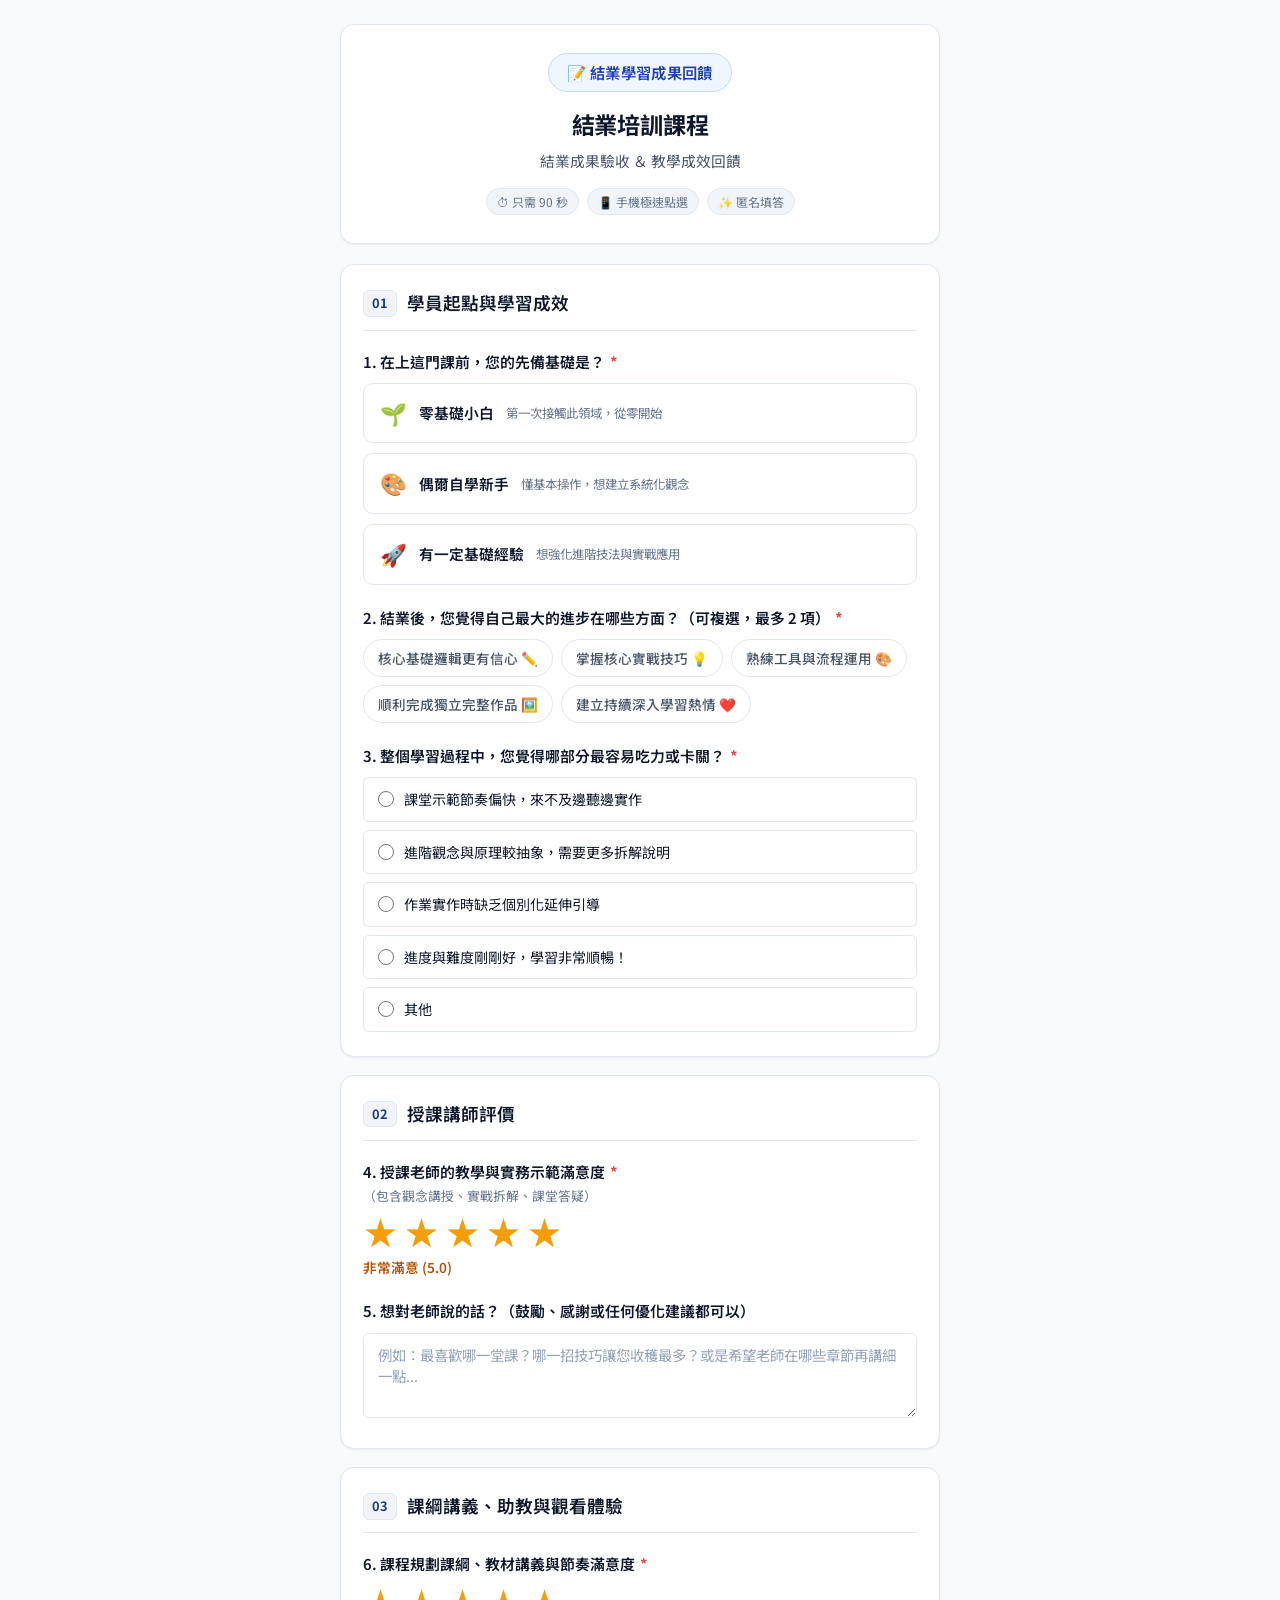
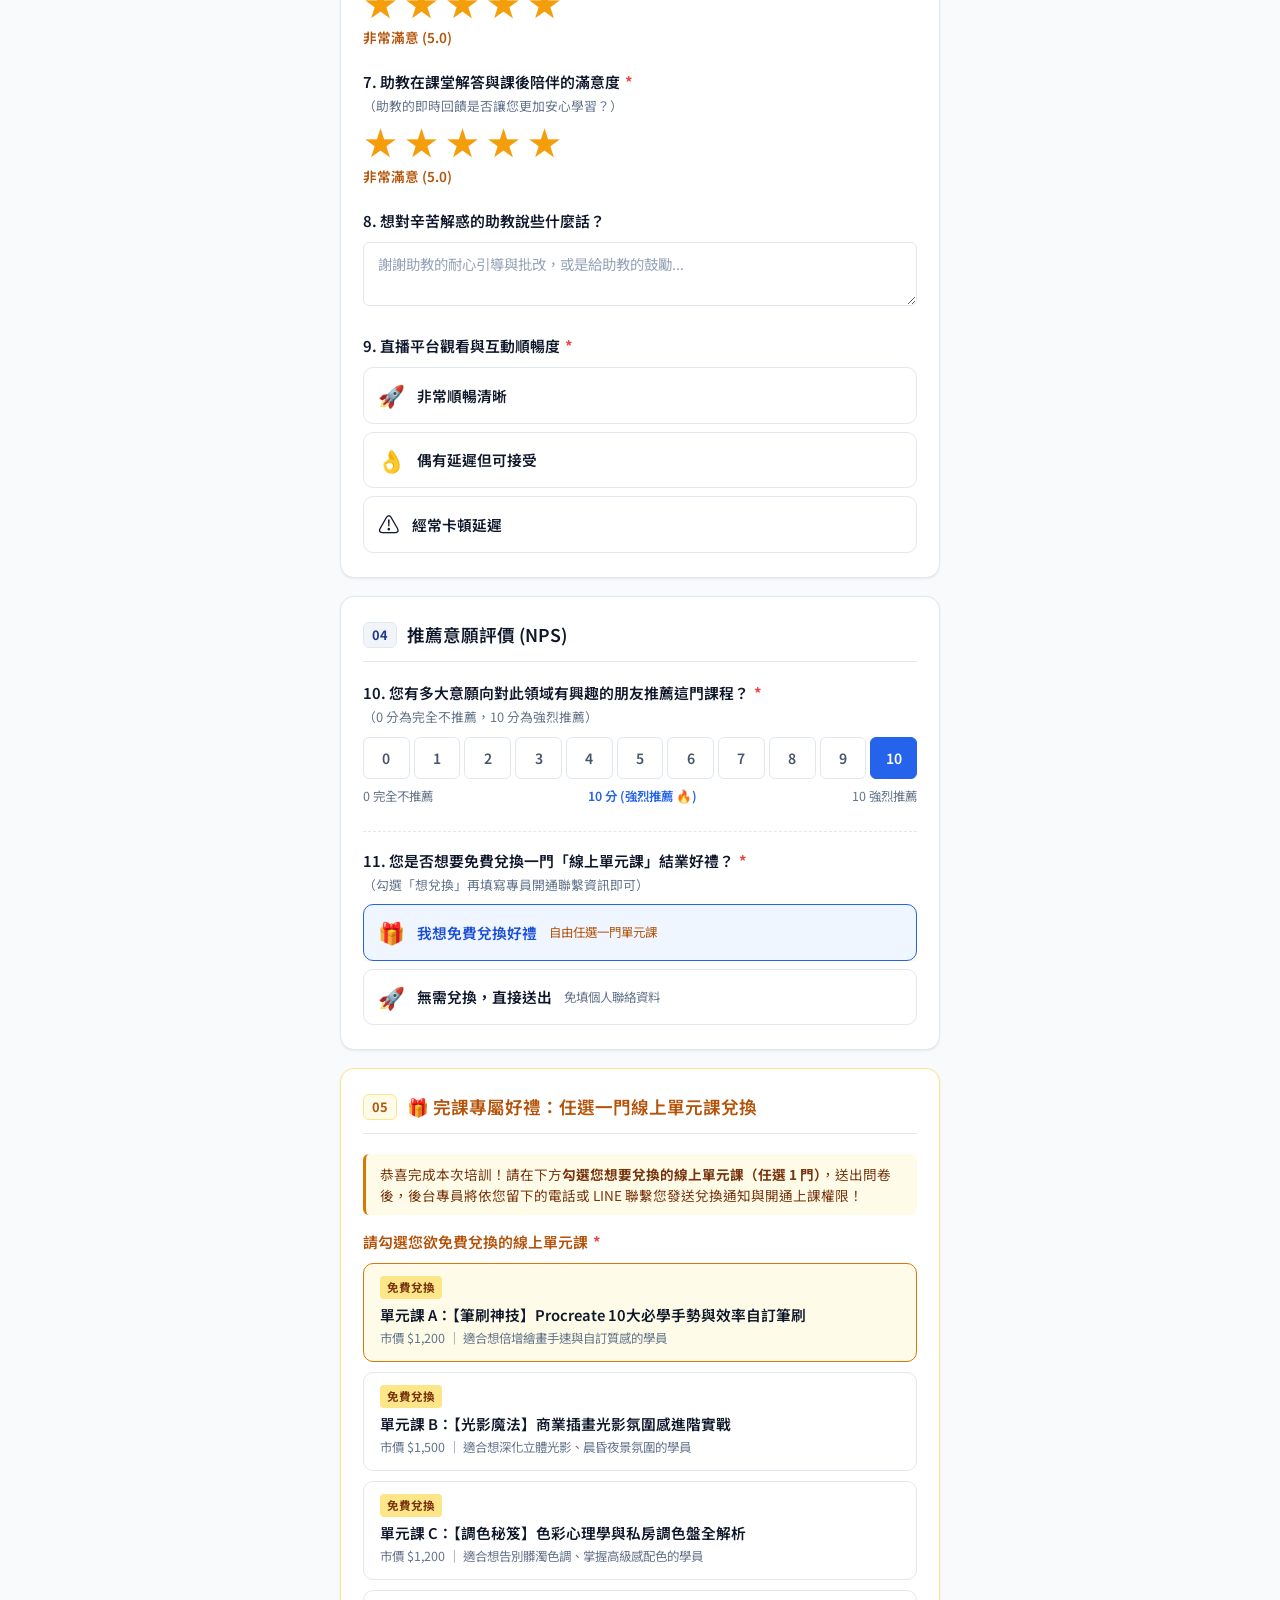
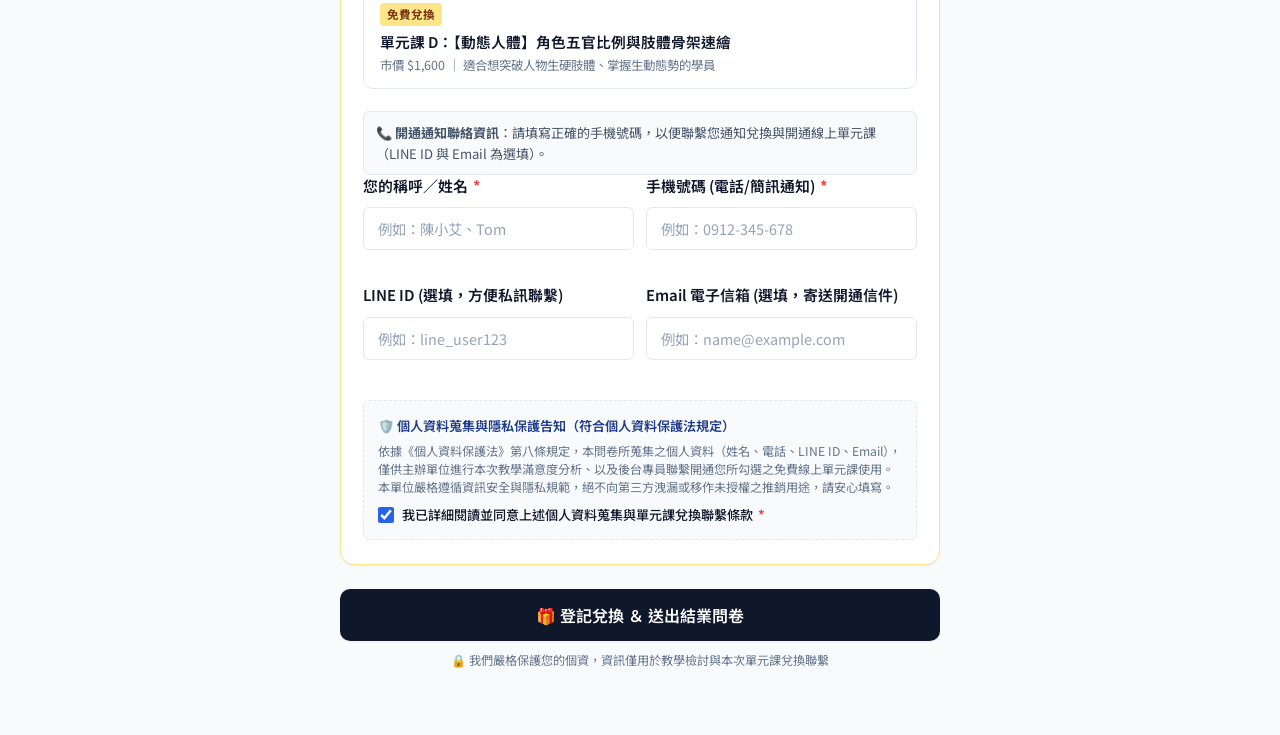
==== static/index.html @ cc676afc "feat(survey): replace form with dedicated completion thank-you screen upon submission" ====
<!DOCTYPE html>
<html lang="zh-TW">
<head>
  <meta charset="UTF-8">
  <meta name="viewport" content="width=device-width, initial-scale=1.0, maximum-scale=1.0, user-scalable=no">
  <title>結業學習成效回饋問卷</title>
  <link rel="stylesheet" href="/static/style.css">
  <link rel="preconnect" href="https://fonts.googleapis.com">
  <link rel="preconnect" href="https://fonts.gstatic.com" crossorigin>
  <link href="https://fonts.googleapis.com/css2?family=Noto+Sans+TC:wght@300;400;500;700&display=swap" rel="stylesheet">
</head>
<body>
  <main class="container">
    <!-- 頂部主視覺卡片 -->
    <header class="header-card">
      <div class="badge" id="badgeText">📝 結業學習成果回饋</div>
      <h1 id="courseTitle">結業培訓課程</h1>
      <p class="subtitle" id="courseSubtitle">結業成果驗收 ＆ 教學成效回饋</p>
      
      <div class="gift-banner" id="heroGiftBanner" style="display: none;">
        <div class="gift-icon">🎓</div>
        <div class="gift-info">
          <strong id="giftBannerTitle">完課專屬好禮：任選一門線上單元課！</strong>
          <span id="giftBannerDesc">感謝您的認真學習，填寫完畢即可於文末<strong>免費勾選一門線上單元課</strong>，由後台統計專員專人聯繫為您開通！</span>
        </div>
      </div>

      <div class="meta-pills">
        <span class="pill" id="pill1">⏱ 只需 90 秒</span>
        <span class="pill" id="pill2">📱 手機極速點選</span>
        <span class="pill" id="pill3">✨ 匿名填答</span>
      </div>
    </header>

    <!-- 問卷表單主體 -->
    <form id="surveyForm">
      <input type="hidden" name="class_id" id="classIdInput" value="class_1791862849">
      
      <!-- 區塊 1: 學習背景與收穫 -->
      <section class="form-section">
        <div class="section-title">
          <span class="step-num">01</span>
          <h3>學員起點與學習成效</h3>
        </div>

        <div class="question-group">
          <label class="question-label">
            1. 在上這門課前，您的先備基礎是？ <span class="req">*</span>
          </label>
          <div class="radio-cards" data-name="prior_experience">
            <label class="radio-card">
              <input type="radio" name="prior_experience" value="零基礎小白" required>
              <div class="card-body">
                <span class="emoji">🌱</span>
                <strong>零基礎小白</strong>
                <small>第一次接觸此領域，從零開始</small>
              </div>
            </label>
            <label class="radio-card">
              <input type="radio" name="prior_experience" value="偶爾自學新手">
              <div class="card-body">
                <span class="emoji">🎨</span>
                <strong>偶爾自學新手</strong>
                <small>懂基本操作，想建立系統化觀念</small>
              </div>
            </label>
            <label class="radio-card">
              <input type="radio" name="prior_experience" value="有一定基礎經驗">
              <div class="card-body">
                <span class="emoji">🚀</span>
                <strong>有一定基礎經驗</strong>
                <small>想強化進階技法與實戰應用</small>
              </div>
            </label>
          </div>
        </div>

        <div class="question-group">
          <label class="question-label">
            2. 結業後，您覺得自己最大的進步在哪些方面？（可複選，最多 2 項） <span class="req">*</span>
          </label>
          <div class="tag-selector" id="progressTags">
            <button type="button" class="tag-btn" data-value="核心基礎邏輯更有信心">核心基礎邏輯更有信心 ✏️</button>
            <button type="button" class="tag-btn" data-value="掌握核心實戰技巧">掌握核心實戰技巧 💡</button>
            <button type="button" class="tag-btn" data-value="熟練工具與流程運用">熟練工具與流程運用 🎨</button>
            <button type="button" class="tag-btn" data-value="順利完成獨立完整作品">順利完成獨立完整作品 🖼️</button>
            <button type="button" class="tag-btn" data-value="建立持續深入學習熱情">建立持續深入學習熱情 ❤️</button>
          </div>
          <input type="hidden" name="key_progress" id="key_progress_input" required>
        </div>

        <div class="question-group">
          <label class="question-label">
            3. 整個學習過程中，您覺得哪部分最容易吃力或卡關？ <span class="req">*</span>
          </label>
          <div class="radio-list" id="strugglePointContainer">
            <label class="radio-item">
              <input type="radio" name="struggle_point" value="課堂示範節奏偏快，來不及跟隨實作" required>
              <span>課堂示範節奏偏快，來不及邊聽邊實作</span>
            </label>
            <label class="radio-item">
              <input type="radio" name="struggle_point" value="進階觀念與原理較抽象，需要更多拆解說明">
              <span>進階觀念與原理較抽象，需要更多拆解說明</span>
            </label>
            <label class="radio-item">
              <input type="radio" name="struggle_point" value="作業實作時缺乏個別化延伸引導">
              <span>作業實作時缺乏個別化延伸引導</span>
            </label>
            <label class="radio-item">
              <input type="radio" name="struggle_point" value="進度與難度剛剛好，學習非常順暢！">
              <span>進度與難度剛剛好，學習非常順暢！</span>
            </label>
            <label class="radio-item">
              <input type="radio" name="struggle_point" value="其他">
              <span>其他</span>
            </label>
          </div>
          <!-- 勾選「其他」時動態顯示之輸入欄位 -->
          <div id="struggleOtherWrap" style="display: none; margin-top: 10px;">
            <input type="text" id="struggleOtherText" class="text-input" placeholder="請簡述您的卡關原因或學習狀況..." style="font-size: 0.88rem; width: 100%;">
          </div>
        </div>
      </section>

      <!-- 區塊 2: 講師教學回饋 -->
      <section class="form-section">
        <div class="section-title">
          <span class="step-num">02</span>
          <h3>授課講師評價</h3>
        </div>

        <div class="question-group">
          <label class="question-label">
            4. <span class="teacher-name-span">授課老師</span>的教學與實務示範滿意度 <span class="req">*</span>
            <small class="hint">（包含觀念講授、實戰拆解、課堂答疑）</small>
          </label>
          <div class="star-rating" data-name="instructor_rating">
            <button type="button" class="star-btn" data-val="1">★</button>
            <button type="button" class="star-btn" data-val="2">★</button>
            <button type="button" class="star-btn" data-val="3">★</button>
            <button type="button" class="star-btn" data-val="4">★</button>
            <button type="button" class="star-btn active" data-val="5">★</button>
          </div>
          <input type="hidden" name="instructor_rating" id="instructor_rating_input" value="5" required>
          <div class="rating-text" id="instructor_rating_text">非常滿意 (5.0)</div>
        </div>

        <div class="question-group">
          <label class="question-label">
            5. 想對<span class="teacher-name-span">老師</span>說的話？（鼓勵、感謝或任何優化建議都可以）
          </label>
          <textarea name="instructor_comment" rows="3" placeholder="例如：最喜歡哪一堂課？哪一招技巧讓您收穫最多？或是希望老師在哪些章節再講細一點..."></textarea>
        </div>
      </section>

      <!-- 區塊 3: 課綱、助教與平台體驗 -->
      <section class="form-section">
        <div class="section-title">
          <span class="step-num">03</span>
          <h3>課綱講義、助教與觀看體驗</h3>
        </div>

        <div class="question-group">
          <label class="question-label">
            6. 課程規劃課綱、教材講義與節奏滿意度 <span class="req">*</span>
            <div id="syllabusTopicChips" style="display:none; margin-top: 8px; font-size: 0.82rem; color: var(--text-muted);">
              <span style="font-weight: 600; color: var(--text-secondary);">📋 本班課綱重點：</span>
              <div id="syllabusTopicList" style="display: flex; flex-wrap: wrap; gap: 6px; margin-top: 4px;"></div>
            </div>
          </label>
          <div class="star-rating" data-name="course_rating">
            <button type="button" class="star-btn" data-val="1">★</button>
            <button type="button" class="star-btn" data-val="2">★</button>
            <button type="button" class="star-btn" data-val="3">★</button>
            <button type="button" class="star-btn" data-val="4">★</button>
            <button type="button" class="star-btn active" data-val="5">★</button>
          </div>
          <input type="hidden" name="course_rating" id="course_rating_input" value="5" required>
          <div class="rating-text" id="course_rating_text">非常滿意 (5.0)</div>
        </div>

        <div class="question-group">
          <label class="question-label">
            7. 助教在課堂解答與課後陪伴的滿意度 <span class="req">*</span>
            <small class="hint">（助教的即時回饋是否讓您更加安心學習？）</small>
          </label>
          <div class="star-rating" data-name="ta_rating">
            <button type="button" class="star-btn" data-val="1">★</button>
            <button type="button" class="star-btn" data-val="2">★</button>
            <button type="button" class="star-btn" data-val="3">★</button>
            <button type="button" class="star-btn" data-val="4">★</button>
            <button type="button" class="star-btn active" data-val="5">★</button>
          </div>
          <input type="hidden" name="ta_rating" id="ta_rating_input" value="5" required>
          <div class="rating-text" id="ta_rating_text">非常滿意 (5.0)</div>
        </div>

        <div class="question-group">
          <label class="question-label">
            8. 想對辛苦解惑的助教說些什麼話？
          </label>
          <textarea name="ta_comment" rows="2" placeholder="謝謝助教的耐心引導與批改，或是給助教的鼓勵..."></textarea>
        </div>

        <div class="question-group">
          <label class="question-label">
            9. 直播平台觀看與互動順暢度 <span class="req">*</span>
          </label>
          <div class="radio-cards horizontal" data-name="platform_experience">
            <label class="radio-card compact">
              <input type="radio" name="platform_experience" value="非常順暢清晰" required>
              <div class="card-body">
                <span class="emoji">🚀</span>
                <strong>非常順暢清晰</strong>
              </div>
            </label>
            <label class="radio-card compact">
              <input type="radio" name="platform_experience" value="偶有小延遲但不影響">
              <div class="card-body">
                <span class="emoji">👌</span>
                <strong>偶有延遲但可接受</strong>
              </div>
            </label>
            <label class="radio-card compact">
              <input type="radio" name="platform_experience" value="經常卡頓影響觀看">
              <div class="card-body">
                <span class="emoji">⚠️</span>
                <strong>經常卡頓延遲</strong>
              </div>
            </label>
          </div>
        </div>
      </section>

      <!-- 區塊 4: NPS 推薦意願 -->
      <section class="form-section">
        <div class="section-title">
          <span class="step-num">04</span>
          <h3>推薦意願評價 (NPS)</h3>
        </div>

        <div class="question-group">
          <label class="question-label">
            10. 您有多大意願向對此領域有興趣的朋友推薦這門課程？ <span class="req">*</span>
            <small class="hint">（0 分為完全不推薦，10 分為強烈推薦）</small>
          </label>
          <div class="nps-scale" id="npsScale"></div>
          <input type="hidden" name="nps_score" id="nps_score_input" value="10" required>
          <div class="nps-label-row">
            <span>0 完全不推薦</span>
            <span class="nps-val-highlight" id="npsValDisplay">10 分 (強烈推薦 🔥)</span>
            <span>10 強烈推薦</span>
          </div>
        </div>

        <!-- 結業好禮兌換意願 -->
        <div class="question-group" id="q11WantsRewardContainer" style="margin-top: 24px; padding-top: 18px; border-top: 1px dashed var(--border-color);">
          <label class="question-label">
            11. 您是否想要免費兌換一門「線上單元課」結業好禮？ <span class="req">*</span>
            <small class="hint">（勾選「想兌換」再填寫專員開通聯繫資訊即可）</small>
          </label>
          <div class="radio-cards horizontal" data-name="wants_reward" id="wantsRewardGroup">
            <label class="radio-card compact active-reward" id="wantsYesLabel">
              <input type="radio" name="wants_reward" value="yes" checked required>
              <div class="card-body">
                <span class="emoji">🎁</span>
                <strong>我想免費兌換好禮</strong>
                <small style="color: var(--gold-dark);">自由任選一門單元課</small>
              </div>
            </label>
            <label class="radio-card compact" id="wantsNoLabel">
              <input type="radio" name="wants_reward" value="no">
              <div class="card-body">
                <span class="emoji">🚀</span>
                <strong>無需兌換，直接送出</strong>
                <small>免填個人聯絡資料</small>
              </div>
            </label>
          </div>
        </div>
      </section>

      <!-- 區塊 5: 【全新亮點】免費線上單元課兌換 (勾選) -->
      <section class="form-section highlight-section" id="rewardRedemptionSection">
        <div class="section-title">
          <span class="step-num" style="background: var(--gold-soft); color: var(--gold-dark); border-color: var(--gold-border);">05</span>
          <h3 style="color: var(--gold-dark);">🎁 完課專屬好禮：任選一門線上單元課兌換</h3>
        </div>

        <p class="reward-instruction">
          恭喜完成本次培訓！請在下方<strong>勾選您想要兌換的線上單元課（任選 1 門）</strong>，送出問卷後，後台專員將依您留下的電話或 LINE 聯繫您發送兌換通知與開通上課權限！
        </p>

        <div class="question-group">
          <label class="question-label" style="color: var(--gold-dark);">
            請勾選您欲免費兌換的線上單元課 <span class="req">*</span>
          </label>
          <div class="reward-course-list" id="rewardCourseList">
            <!-- 由 JS 動態依班級設定載入，亦具備安全預設 -->
            <label class="reward-card">
              <input type="radio" name="selected_reward_course" value="單元課 A：【筆刷神技】Procreate 10大必學手勢與效率自訂筆刷" required checked>
              <div class="reward-card-body">
                <span class="badge-free">免費兌換</span>
                <strong>單元課 A：【筆刷神技】Procreate 10大必學手勢與效率自訂筆刷</strong>
                <small>市價 $1,200 ｜ 適合想倍增繪畫手速與自訂質感的學員</small>
              </div>
            </label>
            <label class="reward-card">
              <input type="radio" name="selected_reward_course" value="單元課 B：【光影魔法】商業插畫光影氛圍感進階實戰">
              <div class="reward-card-body">
                <span class="badge-free">免費兌換</span>
                <strong>單元課 B：【光影魔法】商業插畫光影氛圍感進階實戰</strong>
                <small>市價 $1,500 ｜ 適合想深化立體光影、晨昏夜景氛圍的學員</small>
              </div>
            </label>
            <label class="reward-card">
              <input type="radio" name="selected_reward_course" value="單元課 C：【調色秘笈】色彩心理學與私房調色盤全解析">
              <div class="reward-card-body">
                <span class="badge-free">免費兌換</span>
                <strong>單元課 C：【調色秘笈】色彩心理學與私房調色盤全解析</strong>
                <small>市價 $1,200 ｜ 適合想告別髒濁色調、掌握高級感配色的學員</small>
              </div>
            </label>
            <label class="reward-card">
              <input type="radio" name="selected_reward_course" value="單元課 D：【動態人體】角色五官比例與肢體骨架速繪">
              <div class="reward-card-body">
                <span class="badge-free">免費兌換</span>
                <strong>單元課 D：【動態人體】角色五官比例與肢體骨架速繪</strong>
                <small>市價 $1,600 ｜ 適合想突破人物生硬肢體、掌握生動態勢的學員</small>
              </div>
            </label>
          </div>
        </div>

        <div class="gift-reminder" style="margin-top: 18px;">
          📞 <strong>開通通知聯絡資訊</strong>：請填寫正確的手機號碼，以便聯繫您通知兌換與開通線上單元課（LINE ID 與 Email 為選填）。
        </div>

        <div class="input-grid">
          <div class="question-group">
            <label class="question-label">您的稱呼／姓名 <span class="req">*</span></label>
            <input type="text" name="student_name" class="text-input" placeholder="例如：陳小艾、Tom" required>
          </div>
          <div class="question-group">
            <label class="question-label">手機號碼 (電話/簡訊通知) <span class="req">*</span></label>
            <input type="tel" name="phone" class="text-input" placeholder="例如：0912-345-678" required>
          </div>
          <div class="question-group">
            <label class="question-label">LINE ID (選填，方便私訊聯繫)</label>
            <input type="text" name="line_id" class="text-input" placeholder="例如：line_user123">
          </div>
          <div class="question-group">
            <label class="question-label">Email 電子信箱 (選填，寄送開通信件)</label>
            <input type="email" name="email" class="text-input" placeholder="例如：name@example.com">
          </div>
        </div>

        <!-- 個資法法定告知事項與同意規範 -->
        <div class="privacy-notice-box">
          <div class="privacy-notice-title">
            🛡️ 個人資料蒐集與隱私保護告知（符合個人資料保護法規定）
          </div>
          <p class="privacy-notice-text">
            依據《個人資料保護法》第八條規定，本問卷所蒐集之個人資料（姓名、電話、LINE ID、Email），僅供主辦單位進行本次教學滿意度分析、以及後台專員聯繫開通您所勾選之免費線上單元課使用。本單位嚴格遵循資訊安全與隱私規範，絕不向第三方洩漏或移作未授權之推銷用途，請安心填寫。
          </p>
          <label class="privacy-notice-agree">
            <input type="checkbox" name="privacy_agree" id="privacyAgreeCheckbox" checked required style="accent-color: var(--accent-primary); width: 16px; height: 16px;">
            <span>我已詳細閱讀並同意上述個人資料蒐集與單元課兌換聯繫條款 <span class="req">*</span></span>
          </label>
        </div>
      </section>

      <!-- 提交按鈕 -->
      <div class="submit-wrap">
        <button type="submit" id="submitBtn" class="primary-btn">
          <span id="submitBtnText">送出問卷 ＆ 申請線上單元課兌換 🎁</span>
        </button>
        <p class="security-note" id="securityNoteText">🔒 我們嚴格保護您的個資，資訊僅用於教學檢討與本次單元課兌換聯繫</p>
      </div>
    </form>

    <!-- 提交成功感謝頁面 (送出後取代表單顯示，不再停留在填寫頁) -->
    <div id="surveyCompletedCard" class="form-section" style="display: none; text-align: center; padding: 48px 24px; animation: fadeIn 0.4s ease; border-radius: var(--radius-lg); box-shadow: var(--shadow-sm); background: #ffffff;">
      <div style="font-size: 3.6rem; margin-bottom: 12px; line-height: 1;">🎉</div>
      <h2 id="completedTitle" style="font-size: 1.45rem; color: var(--text-primary); margin-bottom: 10px; font-weight: 700;">結業問卷已成功送出！</h2>
      <p id="completedSub" style="font-size: 0.95rem; color: var(--text-muted); line-height: 1.6; max-width: 500px; margin: 0 auto 24px auto;">
        非常感謝您的用心填寫，您的寶貴回饋已安全送達後台分析系統，將幫助教學團隊持續優化課程品質 ✨
      </p>

      <!-- 完課好禮登記確認區塊 (若有兌換) -->
      <div id="completedGiftBox" class="gift-download-box" style="display: none; max-width: 480px; margin: 0 auto 24px auto; text-align: left;">
        <div class="gift-box-header">
          <span class="badge-gold">已為您登記兌換</span>
          <h4 id="completedRewardCourseName" style="margin-top: 4px; font-size: 1rem; color: #b45309;">線上單元課兌換已受理</h4>
        </div>
        <p class="gift-desc" style="font-size: 0.88rem; color: #78350f; margin-top: 6px; line-height: 1.5;">
          後台統計專員將於 <strong>1~2 個工作天內</strong>，透過您留下的 <strong>手機或 LINE</strong> 與您聯繫確認，並為您開通觀看權限！
        </p>
        <div class="modal-note-box" style="margin-top: 10px; font-size: 0.82rem;">
          🔔 請留意近期來自學院助教專員的 LINE 或電話通知唷！
        </div>
      </div>

      <div style="display: inline-flex; align-items: center; gap: 8px; background: #f0fdf4; border: 1px solid #bbf7d0; color: #166534; font-size: 0.88rem; padding: 8px 18px; border-radius: 24px; font-weight: 500; margin-bottom: 24px;">
        <span>✅</span>
        <span>本次問卷填答已圓滿完成，您可以安心關閉此視窗</span>
      </div>

      <div>
        <button type="button" class="primary-btn" onclick="handleCloseSurveyTab()" style="max-width: 260px; margin: 0 auto; padding: 12px 20px; font-size: 0.95rem; border-radius: var(--radius-md);">
          <span>關閉此分頁 / 離開</span>
        </button>
      </div>
    </div>
  </main>

  <!-- 提交成功 ＆ 單元課兌換確認彈窗 -->
  <div class="modal-backdrop" id="successModal">
    <div class="modal-card">
      <div class="confetti-icon">🎉</div>
      <h2 id="modalTitle">問卷回饋與兌換申請已受理！</h2>
      <p class="modal-sub" id="modalSub">感謝您的認真填寫，您的寶貴意見將幫助教學團隊持續打磨更好的學習體驗 ✨</p>

      <div class="gift-download-box" id="modalGiftBox">
        <div class="gift-box-header">
          <span class="badge-gold">已為您登記兌換</span>
          <h4 id="modalRewardCourseName">單元課兌換登記完成</h4>
        </div>
        <p class="gift-desc">
          後台統計專員將於 <strong>1~2 個工作天內</strong>，透過您留下的 <strong>手機或 LINE</strong> 與您聯繫確認，並開通線上單元課觀看權限！
        </p>
        <div class="modal-note-box">
          🔔 請留意近期來自學院助教專員的 LINE 或電話通知唷！
        </div>
      </div>

      <button type="button" class="close-modal-btn" id="closeModalBtn">我知道了，關閉頁面</button>
    </div>
  </div>

  <script src="/static/app.js"></script>
</body>
</html>
---- static/style.css ----
:root {
  --bg-page: #f8fafc;
  --bg-card: #ffffff;
  --border-color: #e2e8f0;
  --border-hover: #cbd5e1;
  --border-focus: #2563eb;
  --text-primary: #0f172a;
  --text-secondary: #475569;
  --text-muted: #64748b;
  --accent-primary: #2563eb;
  --accent-hover: #1d4ed8;
  --accent-soft: #eff6ff;
  --accent-soft-border: #bfdbfe;
  --gold: #d97706;
  --gold-soft: #fefce8;
  --gold-border: #fde68a;
  --gold-dark: #b45309;
  --success: #059669;
  --radius-lg: 14px;
  --radius-md: 10px;
  --radius-sm: 6px;
  --shadow-sm: 0 1px 2px 0 rgba(0, 0, 0, 0.05);
  --shadow-card: 0 1px 3px 0 rgba(0, 0, 0, 0.06), 0 1px 2px -1px rgba(0, 0, 0, 0.04);
  --shadow-md: 0 4px 6px -1px rgba(0, 0, 0, 0.07), 0 2px 4px -2px rgba(0, 0, 0, 0.05);
  --shadow-modal: 0 20px 25px -5px rgba(0, 0, 0, 0.1), 0 8px 10px -6px rgba(0, 0, 0, 0.06);
}

* {
  box-sizing: border-box;
  margin: 0;
  padding: 0;
  -webkit-tap-highlight-color: transparent;
}

body {
  font-family: 'Noto Sans TC', -apple-system, BlinkMacSystemFont, "Segoe UI", Roboto, sans-serif;
  background-color: var(--bg-page);
  color: var(--text-primary);
  min-height: 100vh;
  padding: 24px 16px 64px;
  position: relative;
  overflow-x: hidden;
  line-height: 1.6;
}

/* 關閉或隱藏過度花俏的動態光暈 */
.background-decor {
  display: none !important;
}

/* 主容器 */
.container {
  max-width: 600px;
  margin: 0 auto;
  position: relative;
  z-index: 1;
}

/* 頂部 Header 卡片 (極簡清爽商務/學員風) */
.header-card {
  background: var(--bg-card);
  border: 1px solid var(--border-color);
  border-radius: var(--radius-lg);
  padding: 28px 24px;
  margin-bottom: 20px;
  box-shadow: var(--shadow-card);
  text-align: center;
}

.badge {
  display: inline-block;
  padding: 6px 18px;
  font-size: 0.96rem;
  font-weight: 600;
  letter-spacing: 0.02em;
  color: #1e40af;
  background: var(--accent-soft);
  border: 1px solid var(--accent-soft-border);
  border-radius: 20px;
  margin-bottom: 14px;
}

.header-card h1 {
  font-size: 1.45rem;
  font-weight: 700;
  color: var(--text-primary);
  letter-spacing: -0.01em;
  margin-bottom: 6px;
}

.subtitle {
  font-size: 0.92rem;
  color: var(--text-secondary);
  margin-bottom: 16px;
}

/* 完填好禮橫幅 (雅緻柔和金，不刺眼) */
.gift-banner {
  display: flex;
  align-items: center;
  gap: 12px;
  background: var(--gold-soft);
  border: 1px solid var(--gold-border);
  border-radius: var(--radius-md);
  padding: 12px 16px;
  text-align: left;
  margin-bottom: 16px;
}

.gift-icon {
  font-size: 1.8rem;
  flex-shrink: 0;
}

.gift-info strong {
  display: block;
  font-size: 0.9rem;
  color: var(--gold-dark);
  margin-bottom: 2px;
  font-weight: 600;
}

.gift-info span {
  font-size: 0.8rem;
  color: #78350f;
  line-height: 1.45;
}

.meta-pills {
  display: flex;
  justify-content: center;
  gap: 8px;
  flex-wrap: wrap;
}

.pill {
  font-size: 0.75rem;
  color: var(--text-muted);
  background: #f1f5f9;
  border: 1px solid var(--border-color);
  padding: 3px 10px;
  border-radius: 20px;
}

/* 區塊卡片 */
.form-section {
  background: var(--bg-card);
  border: 1px solid var(--border-color);
  border-radius: var(--radius-lg);
  padding: 24px 22px;
  margin-bottom: 18px;
  box-shadow: var(--shadow-card);
}

.section-title {
  display: flex;
  align-items: center;
  gap: 10px;
  margin-bottom: 20px;
  padding-bottom: 12px;
  border-bottom: 1px solid var(--border-color);
}

.step-num {
  font-size: 0.8rem;
  font-weight: 700;
  color: #1e3a8a;
  background: #f1f5f9;
  border: 1px solid var(--border-color);
  padding: 2px 8px;
  border-radius: 6px;
}

.section-title h3 {
  font-size: 1.1rem;
  font-weight: 600;
  color: var(--text-primary);
}

/* 問題組 */
.question-group {
  margin-bottom: 22px;
}

.question-group:last-child {
  margin-bottom: 0;
}

.question-label {
  display: block;
  font-size: 0.93rem;
  font-weight: 600;
  margin-bottom: 10px;
  color: var(--text-primary);
  line-height: 1.5;
}

.req {
  color: #ef4444;
  font-weight: 700;
  margin-left: 2px;
}

.hint {
  display: block;
  font-size: 0.8rem;
  color: var(--text-muted);
  font-weight: 400;
  margin-top: 3px;
}

/* 卡片式單選按鈕 (Radio Cards) */
.radio-cards {
  display: flex;
  flex-direction: column;
  gap: 10px;
}

.radio-card {
  position: relative;
  cursor: pointer;
  display: block;
}

.radio-card input {
  position: absolute;
  opacity: 0;
  width: 0;
  height: 0;
}

.card-body {
  display: flex;
  align-items: center;
  gap: 12px;
  padding: 12px 16px;
  background: #ffffff;
  border: 1.5px solid var(--border-color);
  border-radius: var(--radius-md);
  transition: border-color 0.15s ease, background-color 0.15s ease;
}

.radio-card:hover .card-body {
  border-color: var(--border-hover);
  background-color: #fafafa;
}

.card-body .emoji {
  font-size: 1.35rem;
  flex-shrink: 0;
}

.card-body strong {
  display: block;
  font-size: 0.92rem;
  color: var(--text-primary);
  font-weight: 600;
}

.card-body small {
  display: block;
  font-size: 0.78rem;
  color: var(--text-muted);
  margin-top: 2px;
}

.radio-card input:checked + .card-body {
  background: var(--accent-soft);
  border-color: var(--accent-primary);
}

.radio-card input:checked + .card-body strong {
  color: #1d4ed8;
}

.radio-cards.horizontal {
  flex-direction: column;
  gap: 8px;
}

.radio-card.compact .card-body {
  padding: 10px 14px;
}

/* 列表式單選按鈕 (Radio List) */
.radio-list {
  display: flex;
  flex-direction: column;
  gap: 8px;
}

.radio-item {
  display: flex;
  align-items: center;
  gap: 10px;
  padding: 10px 14px;
  background: #ffffff;
  border: 1px solid var(--border-color);
  border-radius: var(--radius-sm);
  cursor: pointer;
  font-size: 0.88rem;
  color: var(--text-primary);
  transition: all 0.15s ease;
}

.radio-item:hover {
  background: #f8fafc;
  border-color: var(--border-hover);
}

.radio-item input[type="radio"] {
  accent-color: var(--accent-primary);
  width: 16px;
  height: 16px;
  cursor: pointer;
}

/* 標籤選擇器 (Tag Selector) */
.tag-selector {
  display: flex;
  flex-wrap: wrap;
  gap: 8px;
}

.tag-btn {
  background: #ffffff;
  border: 1px solid var(--border-color);
  color: var(--text-secondary);
  padding: 8px 14px;
  border-radius: 20px;
  font-size: 0.85rem;
  font-family: inherit;
  font-weight: 500;
  cursor: pointer;
  transition: all 0.15s ease;
}

.tag-btn:hover {
  background: #f1f5f9;
  border-color: var(--border-hover);
  color: var(--text-primary);
}

.tag-btn.selected {
  background: var(--accent-primary);
  border-color: var(--accent-primary);
  color: #ffffff;
  font-weight: 600;
}

/* 星級評分 (Star Rating) */
.star-rating {
  display: flex;
  gap: 6px;
  margin-bottom: 6px;
  align-items: center;
}

.star-btn {
  background: none;
  border: none;
  font-size: 2.2rem;
  color: #cbd5e1;
  cursor: pointer;
  transition: transform 0.15s ease, color 0.15s ease;
  line-height: 1;
}

.star-btn.active {
  color: #f59e0b;
}

.star-btn:hover {
  transform: scale(1.15);
}

.rating-text {
  font-size: 0.85rem;
  color: var(--gold-dark);
  font-weight: 600;
}

/* NPS 評分刻度 (0~10 分) */
.nps-scale {
  display: grid;
  grid-template-columns: repeat(11, 1fr);
  gap: 4px;
  margin-bottom: 8px;
}

.nps-btn {
  background: #ffffff;
  border: 1px solid var(--border-color);
  color: var(--text-secondary);
  padding: 10px 0;
  border-radius: 6px;
  font-size: 0.88rem;
  font-weight: 600;
  font-family: inherit;
  cursor: pointer;
  transition: all 0.15s ease;
  text-align: center;
}

.nps-btn:hover {
  background: #f8fafc;
  border-color: var(--border-hover);
  color: var(--text-primary);
}

.nps-btn.selected {
  background: var(--accent-primary);
  border-color: var(--accent-primary);
  color: #ffffff;
}

.nps-label-row {
  display: flex;
  justify-content: space-between;
  align-items: center;
  font-size: 0.78rem;
  color: var(--text-muted);
}

.nps-val-highlight {
  font-weight: 600;
  color: var(--accent-primary);
}

/* 文字輸入框與 TextArea */
.text-input, textarea {
  width: 100%;
  background: #ffffff;
  border: 1.5px solid var(--border-color);
  border-radius: var(--radius-sm);
  padding: 10px 14px;
  color: var(--text-primary);
  font-size: 0.9rem;
  font-family: inherit;
  transition: border-color 0.15s ease, box-shadow 0.15s ease;
}

.text-input:focus, textarea:focus {
  outline: none;
  border-color: var(--border-focus);
  box-shadow: 0 0 0 3px rgba(37, 99, 235, 0.12);
}

.text-input::placeholder, textarea::placeholder {
  color: #94a3b8;
}

textarea {
  resize: vertical;
}

/* 課綱重點晶片 */
.topic-chip {
  background: #f1f5f9;
  color: #334155;
  border: 1px solid var(--border-color);
  border-radius: 6px;
  padding: 3px 8px;
  font-size: 0.78rem;
  font-weight: 500;
}

/* 好禮兌換專區 (高雅微溫暖高亮，不刺眼) */
.highlight-section {
  border: 1.5px solid var(--gold-border);
  background: #ffffff;
}

.reward-instruction {
  font-size: 0.85rem;
  color: #78350f;
  line-height: 1.5;
  margin-bottom: 16px;
  background: var(--gold-soft);
  padding: 10px 14px;
  border-radius: var(--radius-sm);
  border-left: 3px solid var(--gold);
}

.reward-course-list {
  display: flex;
  flex-direction: column;
  gap: 10px;
}

.reward-card {
  position: relative;
  cursor: pointer;
  display: block;
}

.reward-card input {
  position: absolute;
  opacity: 0;
  width: 0;
  height: 0;
}

.reward-card-body {
  display: flex;
  flex-direction: column;
  padding: 12px 16px;
  background: #ffffff;
  border: 1.5px solid var(--border-color);
  border-radius: var(--radius-md);
  transition: all 0.15s ease;
}

.reward-card:hover .reward-card-body {
  border-color: var(--border-hover);
  background-color: #fafafa;
}

.reward-card input:checked + .reward-card-body {
  background: var(--gold-soft);
  border-color: var(--gold);
}

.badge-free {
  display: inline-block;
  align-self: flex-start;
  font-size: 0.72rem;
  font-weight: 700;
  color: #78350f;
  background: var(--gold-border);
  padding: 2px 7px;
  border-radius: 4px;
  margin-bottom: 4px;
}

.reward-card-body strong {
  font-size: 0.92rem;
  color: var(--text-primary);
  margin-bottom: 3px;
  font-weight: 600;
}

.reward-card-body small {
  font-size: 0.78rem;
  color: var(--text-muted);
}

.gift-reminder {
  font-size: 0.82rem;
  color: var(--text-secondary);
  background: #f8fafc;
  border: 1px solid var(--border-color);
  padding: 10px 12px;
  border-radius: var(--radius-sm);
  margin-top: 14px;
}

.input-grid {
  display: grid;
  grid-template-columns: 1fr;
  gap: 12px;
}

@media (min-width: 480px) {
  .input-grid {
    grid-template-columns: 1fr 1fr;
  }
}

/* 個資保護告知框 */
.privacy-notice-box {
  margin-top: 18px;
  padding: 14px;
  background: #f8fafc;
  border: 1px dashed var(--border-color);
  border-radius: var(--radius-sm);
}

.privacy-notice-title {
  font-size: 0.82rem;
  font-weight: 600;
  color: #1e3a8a;
  margin-bottom: 6px;
}

.privacy-notice-text {
  font-size: 0.76rem;
  color: var(--text-muted);
  line-height: 1.5;
  margin-bottom: 8px;
}

.privacy-notice-agree {
  display: flex;
  align-items: center;
  gap: 8px;
  font-size: 0.82rem;
  color: var(--text-primary);
  font-weight: 500;
  cursor: pointer;
}

/* 提交按鈕與安全標籤 (沉穩洗鍊商務風) */
.submit-wrap {
  text-align: center;
  margin-top: 24px;
}

.primary-btn {
  width: 100%;
  background: #0f172a;
  border: none;
  color: #ffffff;
  padding: 14px 20px;
  border-radius: var(--radius-md);
  font-size: 1rem;
  font-weight: 600;
  font-family: inherit;
  cursor: pointer;
  box-shadow: var(--shadow-sm);
  transition: all 0.15s ease;
  display: flex;
  align-items: center;
  justify-content: center;
  gap: 8px;
}

.primary-btn:hover {
  background: #1e293b;
  transform: translateY(-1px);
  box-shadow: var(--shadow-md);
}

.primary-btn:active {
  transform: translateY(0);
}

.security-note {
  font-size: 0.76rem;
  color: var(--text-muted);
  margin-top: 10px;
}

/* 提交成功確認彈窗 */
.modal-backdrop {
  position: fixed;
  top: 0;
  left: 0;
  right: 0;
  bottom: 0;
  background: rgba(15, 23, 42, 0.6);
  backdrop-filter: blur(4px);
  -webkit-backdrop-filter: blur(4px);
  display: none;
  align-items: center;
  justify-content: center;
  padding: 20px;
  z-index: 1000;
  animation: fadeIn 0.2s ease;
}

.modal-backdrop.show {
  display: flex;
}

@keyframes fadeIn {
  from { opacity: 0; }
  to { opacity: 1; }
}

.modal-card {
  background: #ffffff;
  border: 1px solid var(--border-color);
  border-radius: var(--radius-lg);
  padding: 28px 24px;
  max-width: 440px;
  width: 100%;
  text-align: center;
  box-shadow: var(--shadow-modal);
  animation: popUp 0.25s cubic-bezier(0.175, 0.885, 0.32, 1.275);
}

@keyframes popUp {
  from { transform: scale(0.92); opacity: 0; }
  to { transform: scale(1); opacity: 1; }
}

.confetti-icon {
  font-size: 2.8rem;
  margin-bottom: 6px;
}

.modal-card h2 {
  font-size: 1.3rem;
  margin-bottom: 6px;
  color: var(--text-primary);
  font-weight: 700;
}

.modal-sub {
  font-size: 0.85rem;
  color: var(--text-secondary);
  margin-bottom: 18px;
}

.gift-download-box {
  background: var(--gold-soft);
  border: 1px dashed var(--gold-border);
  border-radius: var(--radius-md);
  padding: 16px 14px;
  margin-bottom: 18px;
}

.badge-gold {
  display: inline-block;
  background: var(--gold-border);
  color: #78350f;
  font-size: 0.72rem;
  font-weight: 700;
  padding: 2px 8px;
  border-radius: 12px;
  margin-bottom: 6px;
}

.gift-box-header h4 {
  font-size: 1rem;
  color: var(--text-primary);
  margin-bottom: 4px;
  font-weight: 600;
}

.gift-desc {
  font-size: 0.8rem;
  color: var(--text-secondary);
  margin-bottom: 12px;
  line-height: 1.45;
}

.modal-note-box {
  background: #ffffff;
  border: 1px solid var(--gold-border);
  padding: 8px 10px;
  border-radius: 6px;
  font-size: 0.78rem;
  color: #78350f;
}

.close-modal-btn {
  background: #f1f5f9;
  border: 1px solid var(--border-color);
  color: var(--text-primary);
  padding: 9px 20px;
  border-radius: 20px;
  font-size: 0.85rem;
  font-weight: 500;
  font-family: inherit;
  cursor: pointer;
  transition: all 0.15s ease;
}

.close-modal-btn:hover {
  background: #e2e8f0;
}
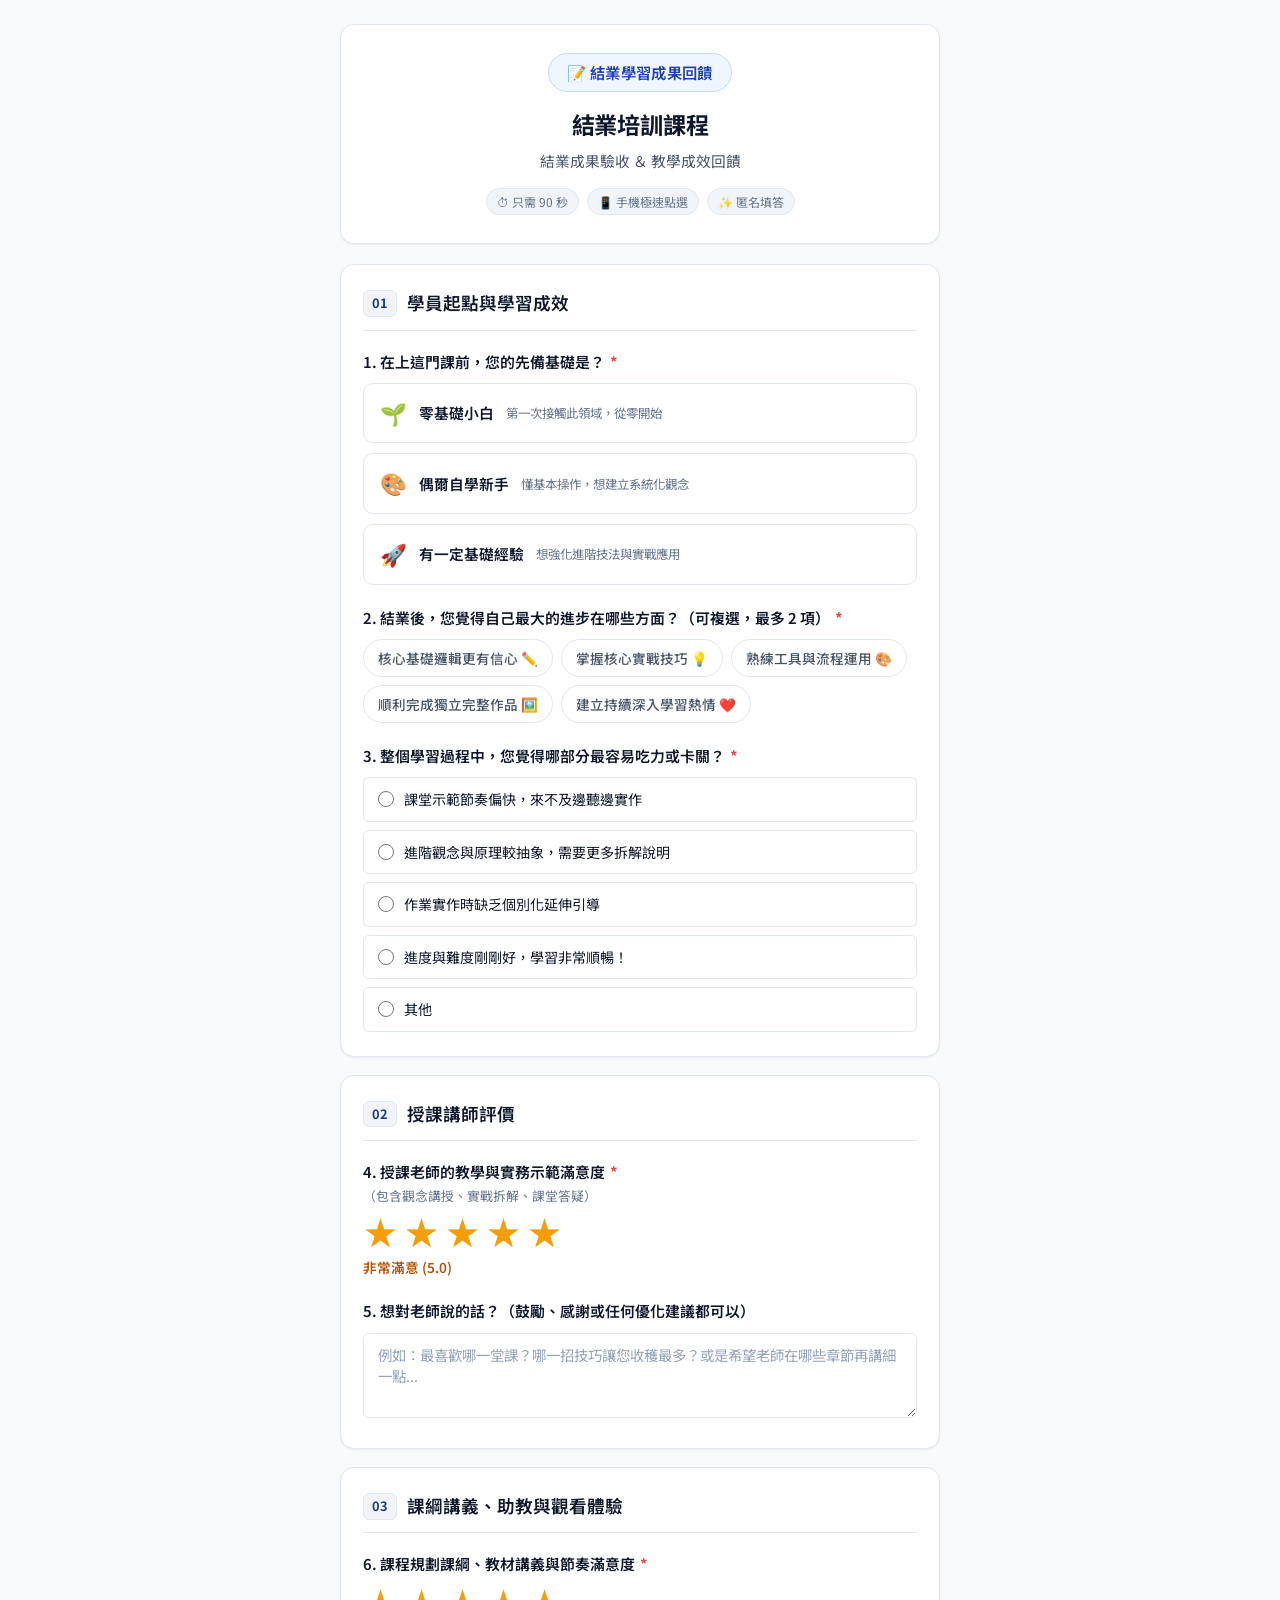
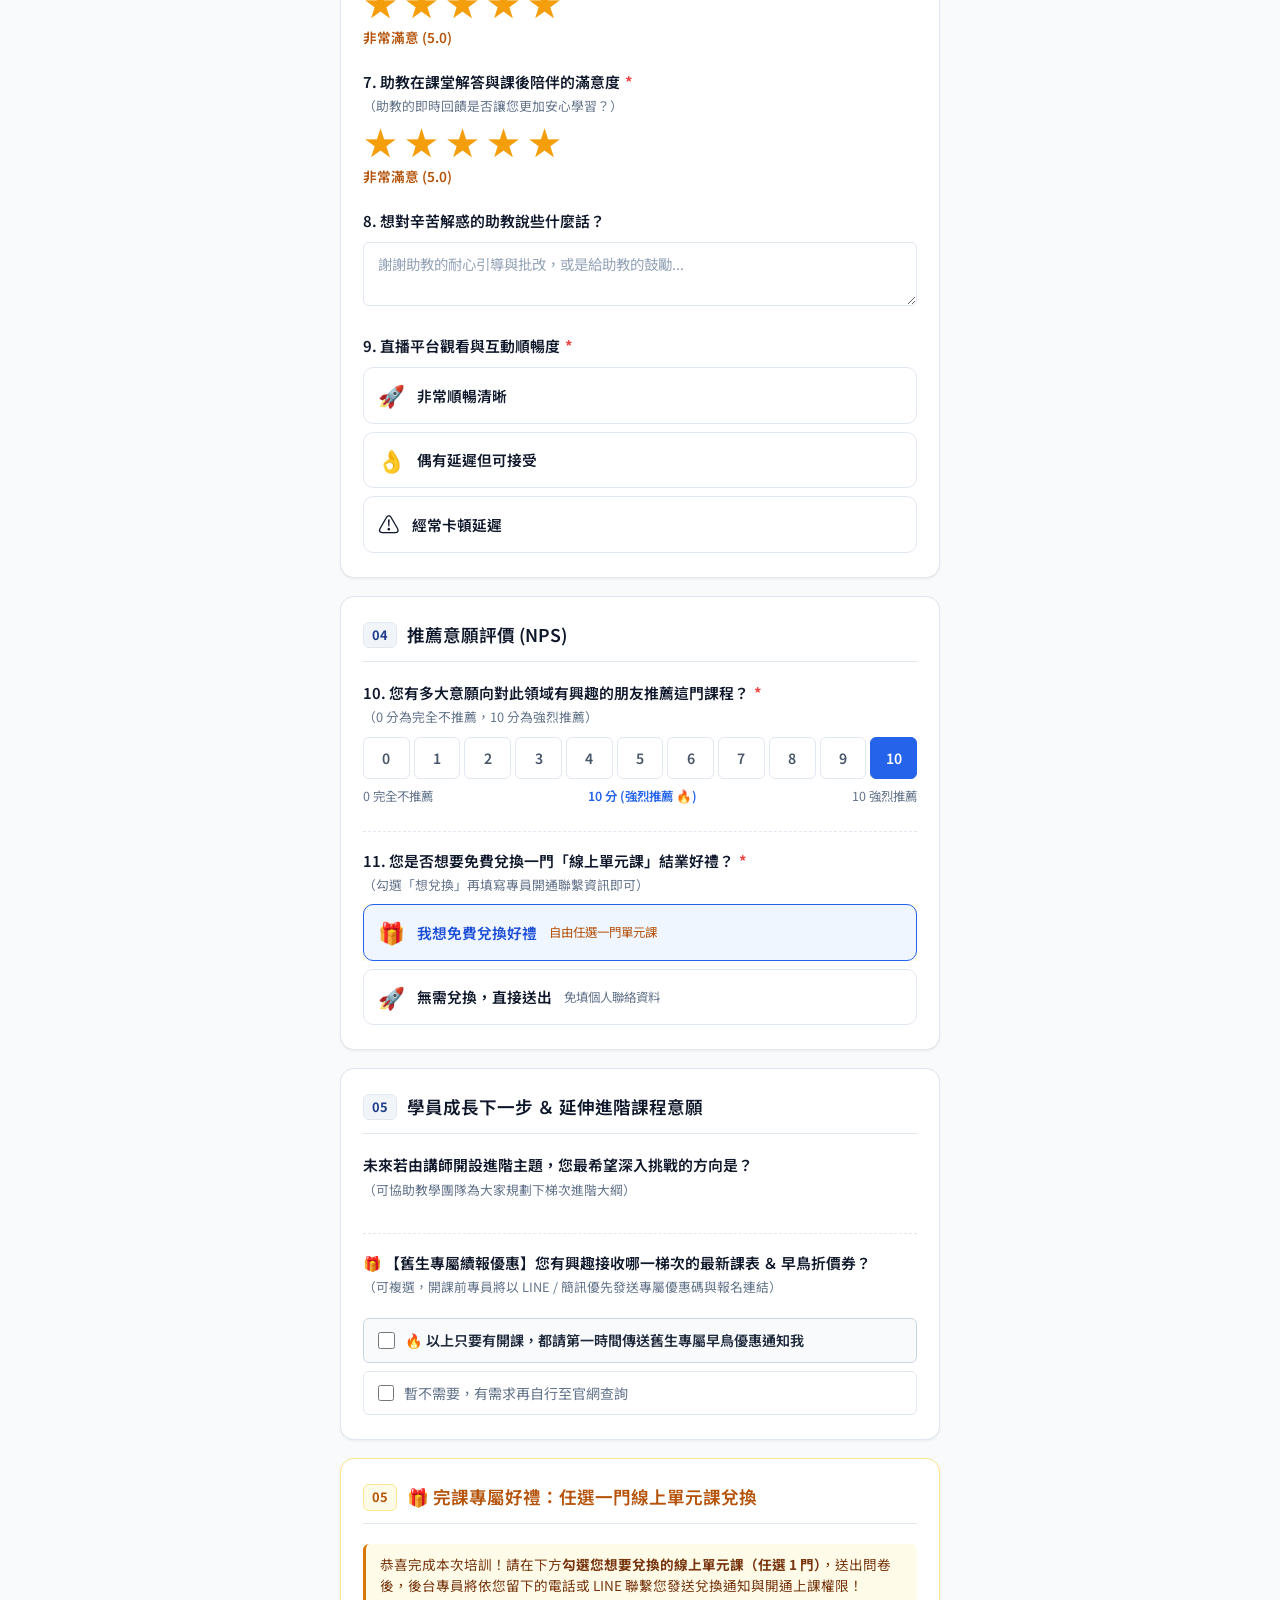
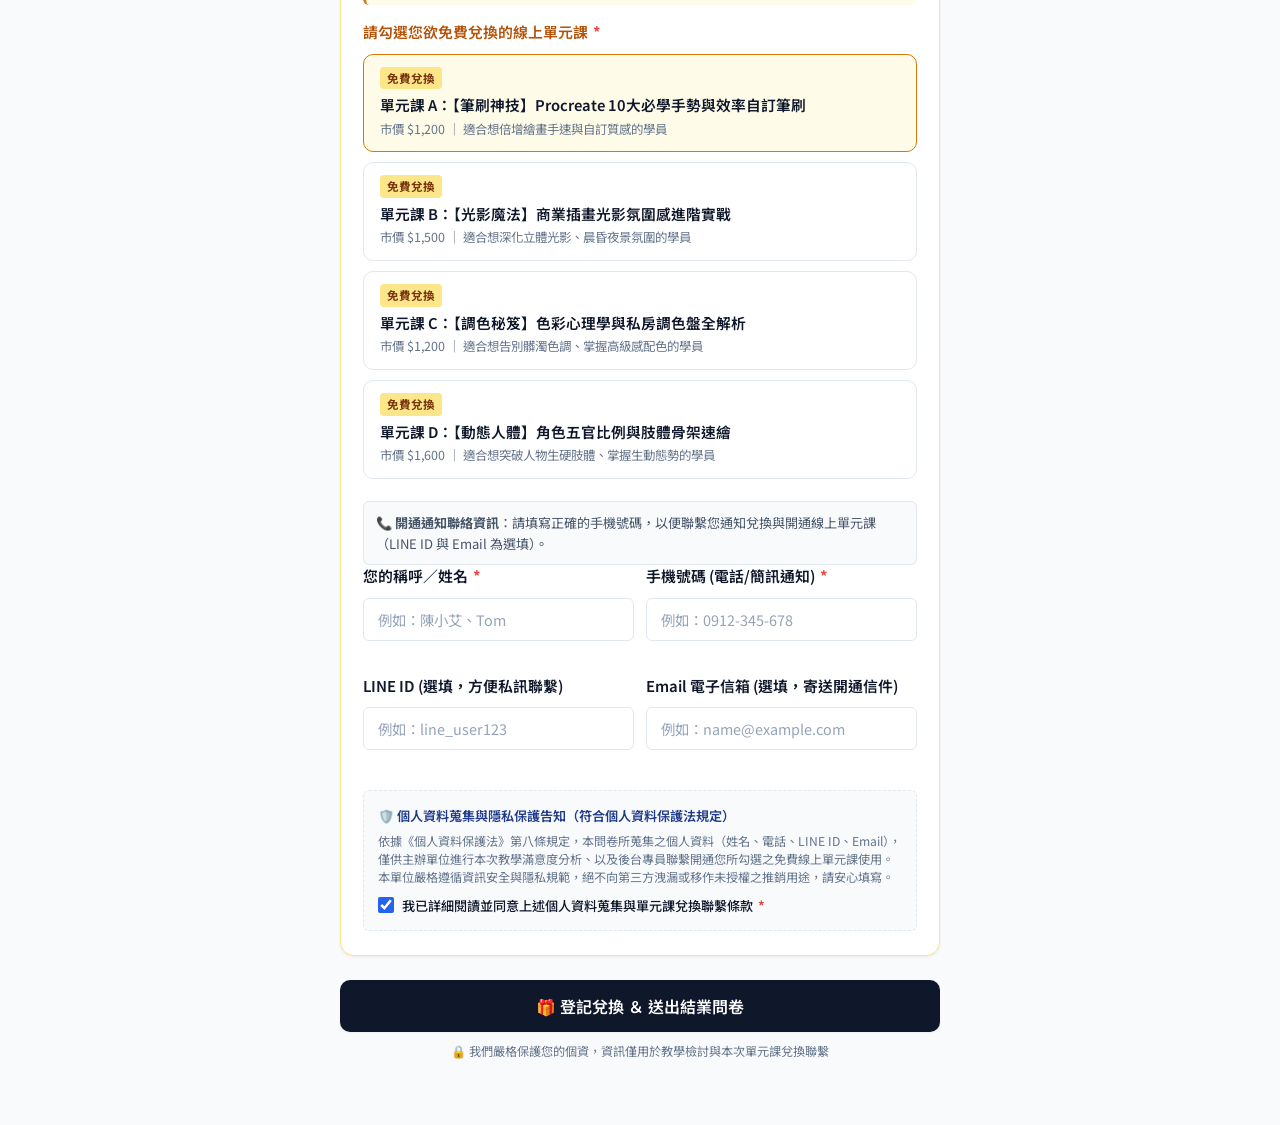
==== commit a2afa88d: "feat: add editable followup course topics and schedule dates survey with early bird offer" ====
--- a/static/index.html
+++ b/static/index.html
@@ -280,6 +280,47 @@
         </div>
       </section>
 
+      <!-- 區塊: 學員成長下一步 ＆ 延伸課程意願調查 (後台可手動自由修改主題與課表) -->
+      <section class="form-section" id="followupSection">
+        <div class="section-title">
+          <span class="step-num" id="followupStepNum">05</span>
+          <h3>學員成長下一步 ＆ 延伸進階課程意願</h3>
+        </div>
+
+        <!-- Q: 延伸進階主題 (單選) -->
+        <div class="question-group">
+          <label class="question-label" id="followupTopicQuestionLabel">
+            未來若由講師開設進階主題，您最希望深入挑戰的方向是？
+            <small class="hint">（可協助教學團隊為大家規劃下梯次進階大綱）</small>
+          </label>
+          <div class="radio-cards horizontal" id="followupTopicsContainer">
+            <!-- 由 JS 依後台設定動態渲染 -->
+          </div>
+        </div>
+
+        <!-- Q: 開課課表梯次 ✕ 舊生早鳥優惠 (可複選晶片) -->
+        <div class="question-group" style="margin-top: 24px; padding-top: 18px; border-top: 1px dashed var(--border-color);">
+          <label class="question-label">
+            🎁 【舊生專屬續報優惠】您有興趣接收哪一梯次的最新課表 ＆ 早鳥折價券？
+            <small class="hint">（可複選，開課前專員將以 LINE / 簡訊優先發送專屬優惠碼與報名連結）</small>
+          </label>
+          <div id="followupSchedulesContainer" style="display: flex; flex-direction: column; gap: 8px;">
+            <!-- 由 JS 依後台設定動態渲染 -->
+          </div>
+          <div style="margin-top: 12px; display: flex; flex-direction: column; gap: 8px;">
+            <label class="radio-item" style="border-color: #cbd5e1; background: #f8fafc;">
+              <input type="checkbox" id="followupOfferAllCheckbox" value="全部時段都想收到通知" style="accent-color: var(--accent-primary); width: 17px; height: 17px;">
+              <span style="font-weight: 600; color: #1e293b;">🔥 以上只要有開課，都請第一時間傳送舊生專屬早鳥優惠通知我</span>
+            </label>
+            <label class="radio-item" style="border-color: #e2e8f0;">
+              <input type="checkbox" id="followupNotNeededCheckbox" value="暫不需要" style="accent-color: #64748b; width: 16px; height: 16px;">
+              <span style="color: #64748b; font-size: 0.88rem;">暫不需要，有需求再自行至官網查詢</span>
+            </label>
+          </div>
+          <input type="hidden" name="followup_schedules_selected" id="followupSchedulesInput" value="">
+        </div>
+      </section>
+
       <!-- 區塊 5: 【全新亮點】免費線上單元課兌換 (勾選) -->
       <section class="form-section highlight-section" id="rewardRedemptionSection">
         <div class="section-title">
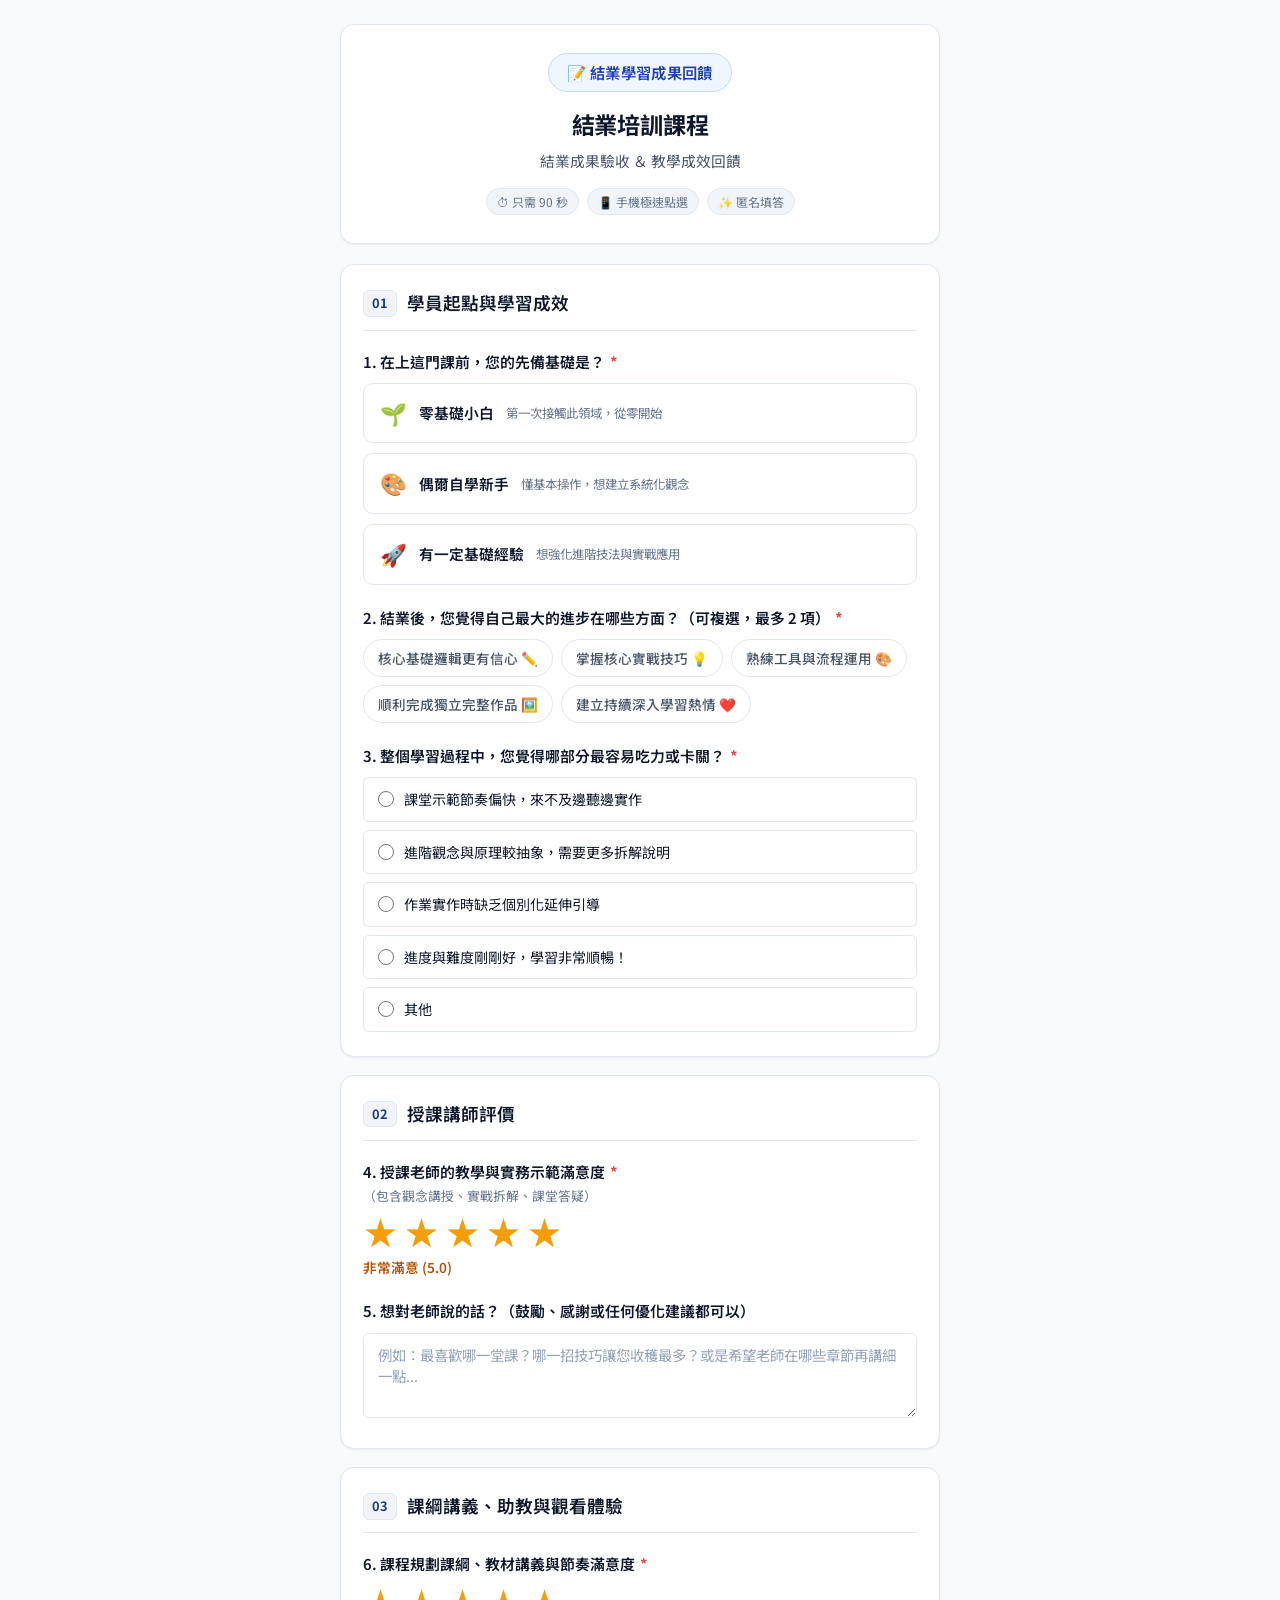
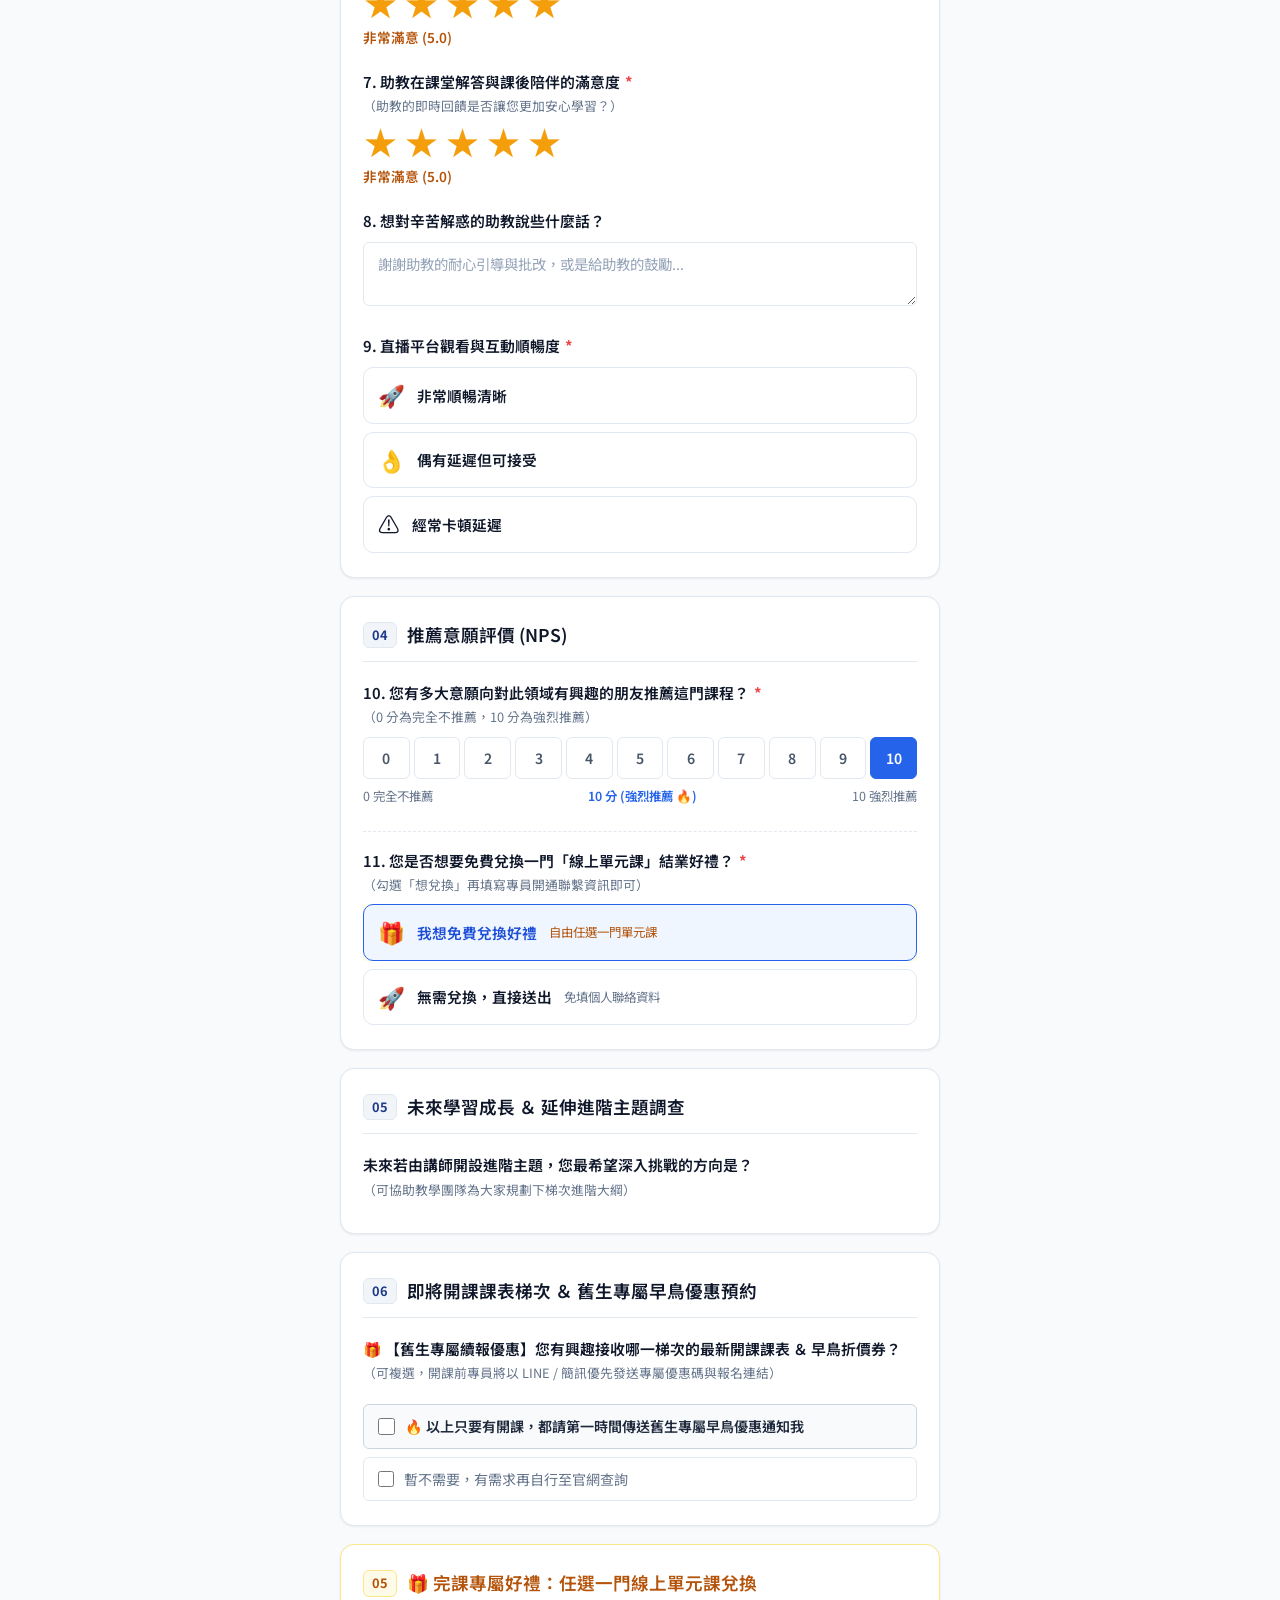
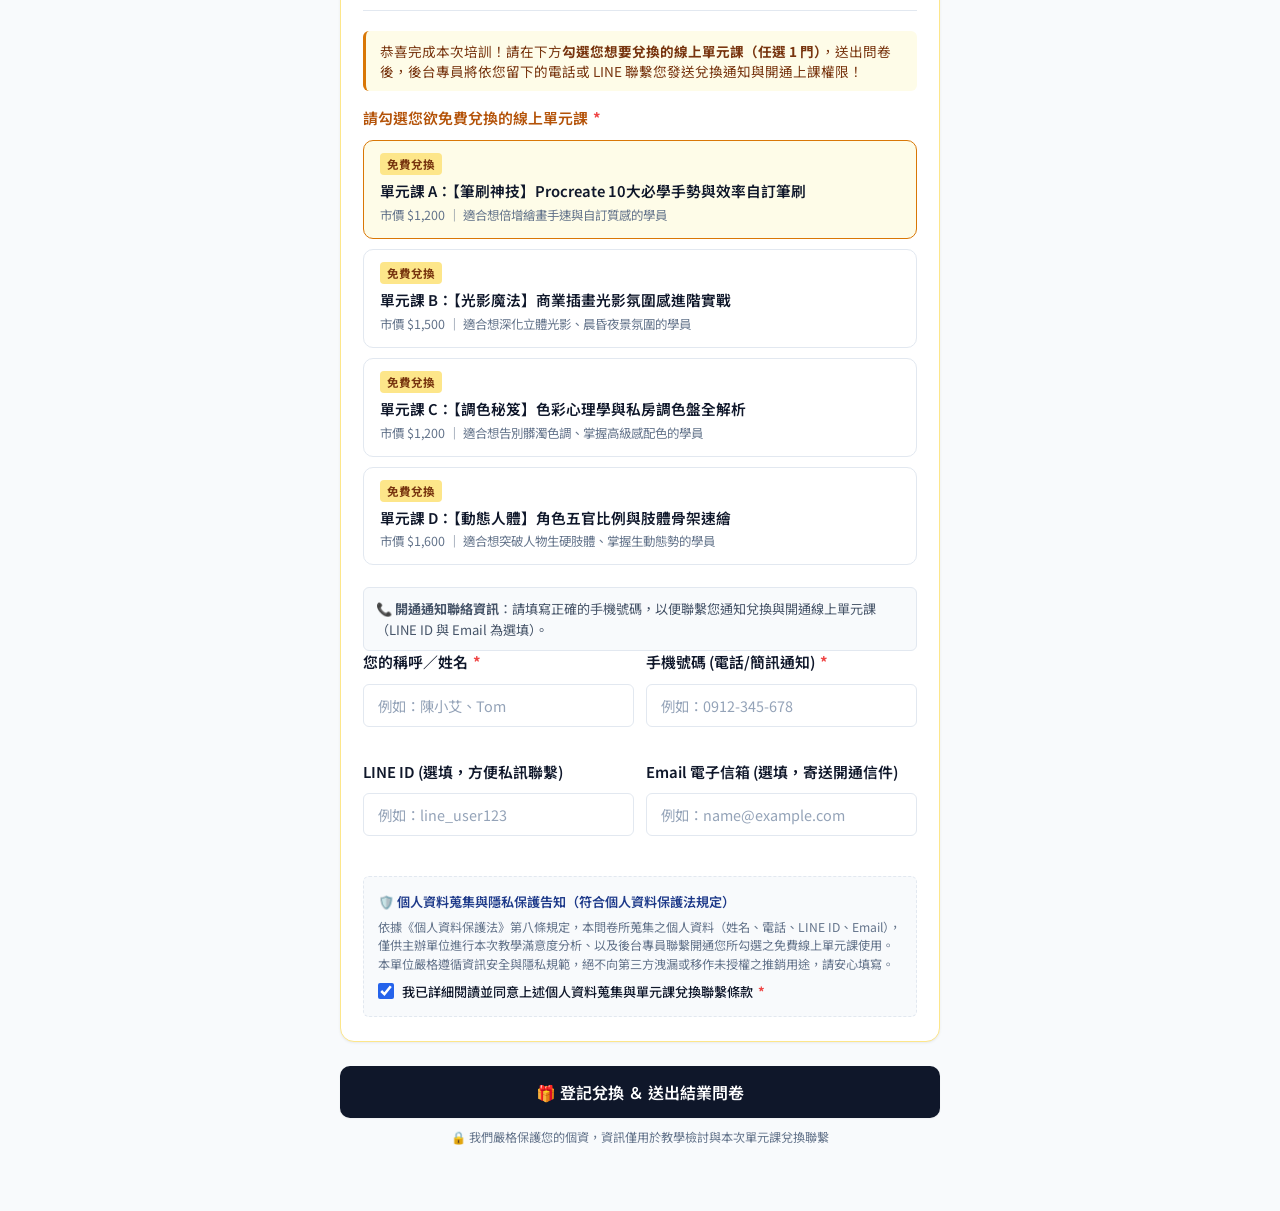
==== commit 83e86cf9: "feat: split 12 (topics) and 13 (schedules/early bird) into independent standalone modules with dedic" ====
--- a/static/index.html
+++ b/static/index.html
@@ -280,11 +280,11 @@
         </div>
       </section>
 
-      <!-- 區塊: 學員成長下一步 ＆ 延伸課程意願調查 (後台可手動自由修改主題與課表) -->
-      <section class="form-section" id="followupSection">
-        <div class="section-title">
-          <span class="step-num" id="followupStepNum">05</span>
-          <h3>學員成長下一步 ＆ 延伸進階課程意願</h3>
+      <!-- 區塊: 延伸進階主題意願調查 (後台 12 可獨立開關與手動修改) -->
+      <section class="form-section" id="followupTopicSection">
+        <div class="section-title">
+          <span class="step-num" id="followupTopicStepNum">05</span>
+          <h3>未來學習成長 ＆ 延伸進階主題調查</h3>
         </div>
 
         <!-- Q: 延伸進階主題 (單選) -->
@@ -297,11 +297,19 @@
             <!-- 由 JS 依後台設定動態渲染 -->
           </div>
         </div>
+      </section>
+
+      <!-- 區塊: 開課課表梯次 ＆ 舊生早鳥優惠 (後台 13 可獨立開關與手動修改) -->
+      <section class="form-section" id="followupScheduleSection">
+        <div class="section-title">
+          <span class="step-num" id="followupScheduleStepNum">06</span>
+          <h3>即將開課課表梯次 ＆ 舊生專屬早鳥優惠預約</h3>
+        </div>
 
         <!-- Q: 開課課表梯次 ✕ 舊生早鳥優惠 (可複選晶片) -->
-        <div class="question-group" style="margin-top: 24px; padding-top: 18px; border-top: 1px dashed var(--border-color);">
-          <label class="question-label">
-            🎁 【舊生專屬續報優惠】您有興趣接收哪一梯次的最新課表 ＆ 早鳥折價券？
+        <div class="question-group">
+          <label class="question-label">
+            🎁 【舊生專屬續報優惠】您有興趣接收哪一梯次的最新開課課表 ＆ 早鳥折價券？
             <small class="hint">（可複選，開課前專員將以 LINE / 簡訊優先發送專屬優惠碼與報名連結）</small>
           </label>
           <div id="followupSchedulesContainer" style="display: flex; flex-direction: column; gap: 8px;">
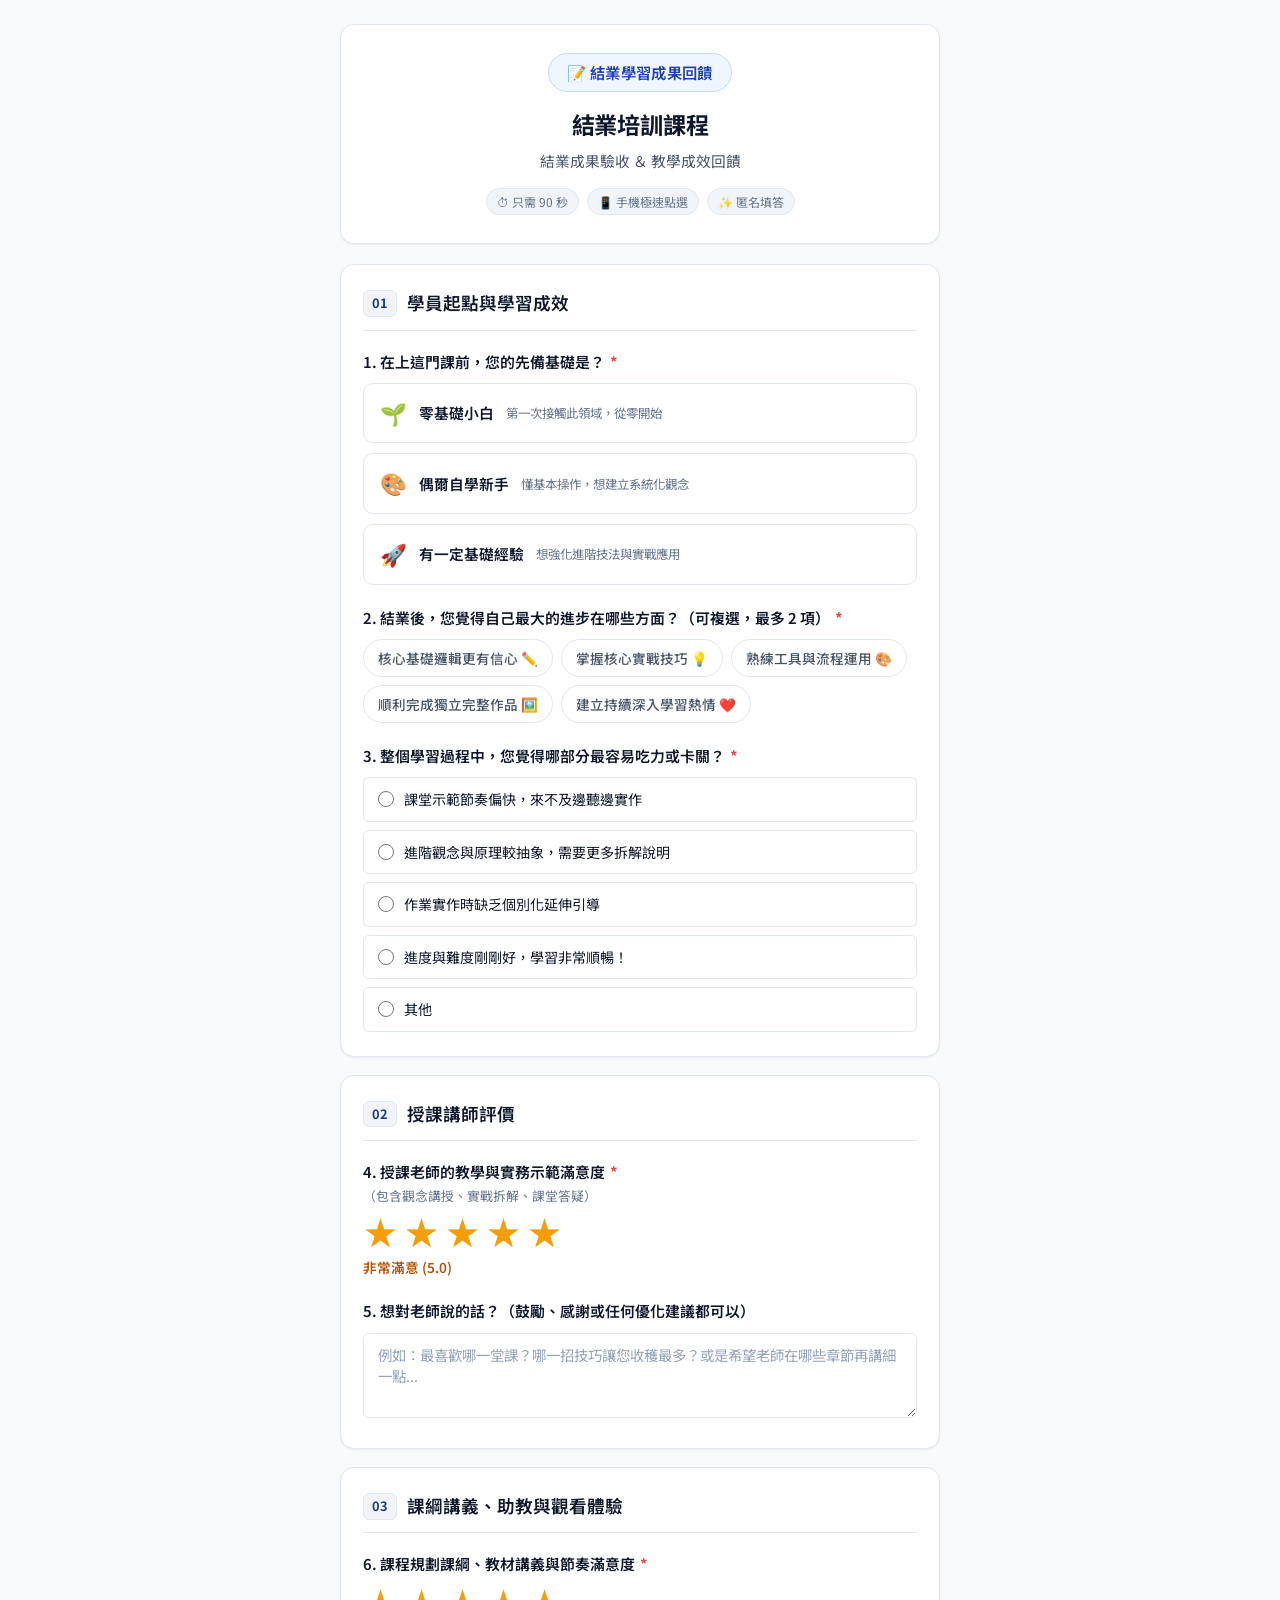
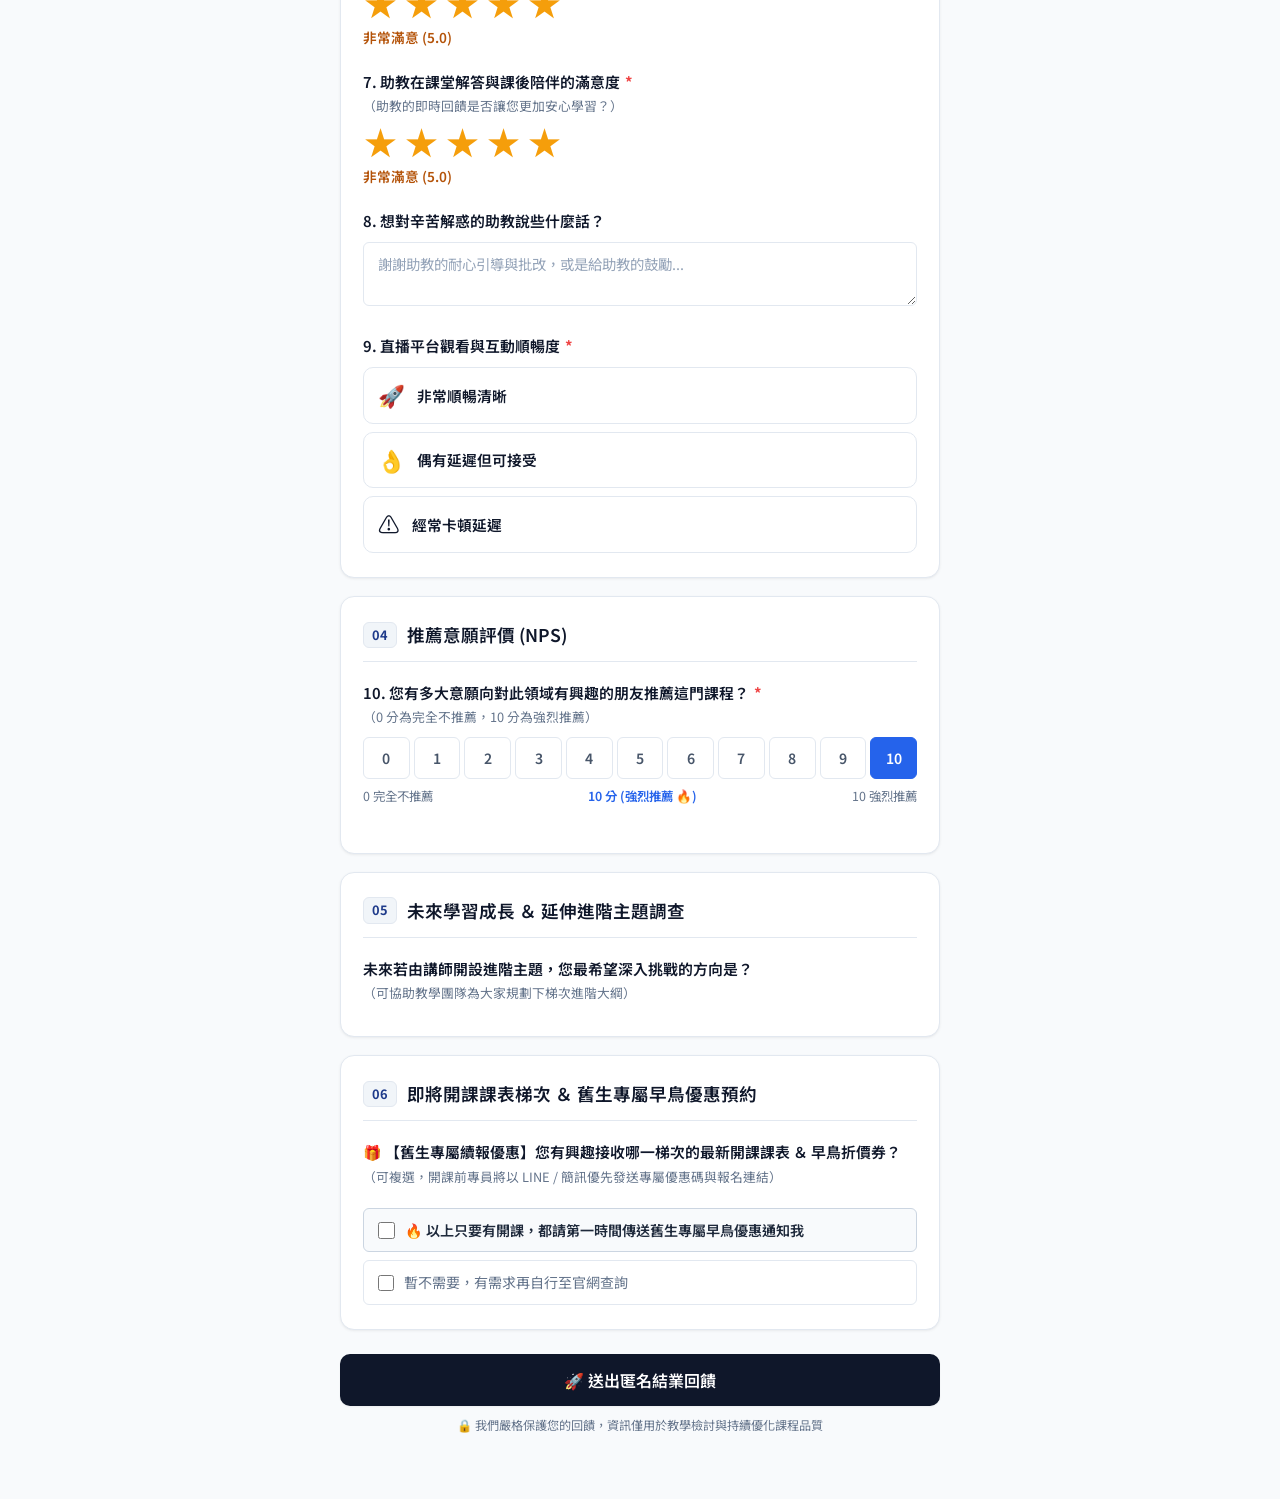
==== commit 7240a2a3: "feat: smart dynamic contact info section required whenever student shows follow-up topic, schedule o" ====
--- a/static/index.html
+++ b/static/index.html
@@ -380,27 +380,35 @@
             </label>
           </div>
         </div>
-
-        <div class="gift-reminder" style="margin-top: 18px;">
-          📞 <strong>開通通知聯絡資訊</strong>：請填寫正確的手機號碼，以便聯繫您通知兌換與開通線上單元課（LINE ID 與 Email 為選填）。
+      </section>
+
+      <!-- 區塊: 學員聯絡資訊 (智能連動：有選延伸主題/課表/早鳥/好禮時自動展開並設為必填) -->
+      <section class="form-section" id="contactInfoSection" style="display: none;">
+        <div class="section-title">
+          <span class="step-num" id="contactStepNum">06</span>
+          <h3 id="contactSectionTitle">📮 領取開課優惠 ＆ 學員聯絡資訊</h3>
+        </div>
+
+        <div class="gift-reminder" id="contactSectionReminder" style="margin-bottom: 18px;">
+          📞 <strong>專屬開課通知與早鳥優惠領取</strong>：請填寫正確的聯繫方式，開課前專員將以 LINE / 簡訊優先為您傳送【最新課綱大綱、開課梯次通知與舊生專屬早鳥優惠碼】！
         </div>
 
         <div class="input-grid">
           <div class="question-group">
-            <label class="question-label">您的稱呼／姓名 <span class="req">*</span></label>
-            <input type="text" name="student_name" class="text-input" placeholder="例如：陳小艾、Tom" required>
+            <label class="question-label">您的稱呼／姓名 <span class="req" id="nameReqMark">*</span></label>
+            <input type="text" name="student_name" id="studentNameInput" class="text-input" placeholder="例如：陳小艾、Tom">
           </div>
           <div class="question-group">
-            <label class="question-label">手機號碼 (電話/簡訊通知) <span class="req">*</span></label>
-            <input type="tel" name="phone" class="text-input" placeholder="例如：0912-345-678" required>
+            <label class="question-label">手機號碼 (接收簡訊早鳥碼與開課通知) <span class="req" id="phoneReqMark">*</span></label>
+            <input type="tel" name="phone" id="studentPhoneInput" class="text-input" placeholder="例如：0912-345-678">
           </div>
           <div class="question-group">
-            <label class="question-label">LINE ID (選填，方便私訊聯繫)</label>
-            <input type="text" name="line_id" class="text-input" placeholder="例如：line_user123">
+            <label class="question-label">LINE ID (方便專員傳送課表與一對一客服) <span class="req" id="lineReqMark">*</span></label>
+            <input type="text" name="line_id" id="studentLineInput" class="text-input" placeholder="例如：line_user123 (若無可填手機)">
           </div>
           <div class="question-group">
             <label class="question-label">Email 電子信箱 (選填，寄送開通信件)</label>
-            <input type="email" name="email" class="text-input" placeholder="例如：name@example.com">
+            <input type="email" name="email" id="studentEmailInput" class="text-input" placeholder="例如：name@example.com">
           </div>
         </div>
 
@@ -410,11 +418,11 @@
             🛡️ 個人資料蒐集與隱私保護告知（符合個人資料保護法規定）
           </div>
           <p class="privacy-notice-text">
-            依據《個人資料保護法》第八條規定，本問卷所蒐集之個人資料（姓名、電話、LINE ID、Email），僅供主辦單位進行本次教學滿意度分析、以及後台專員聯繫開通您所勾選之免費線上單元課使用。本單位嚴格遵循資訊安全與隱私規範，絕不向第三方洩漏或移作未授權之推銷用途，請安心填寫。
+            依據《個人資料保護法》第八條規定，本問卷所蒐集之個人資料（姓名、電話、LINE ID、Email），僅供主辦單位進行本次教學滿意度分析、以及後台專員優先為您傳送開課通知、舊生早鳥優惠碼或單元課兌換開通使用。本單位嚴格遵循資訊安全與隱私規範，絕不向第三方洩漏或移作未授權之推銷用途，請安心填寫。
           </p>
           <label class="privacy-notice-agree">
-            <input type="checkbox" name="privacy_agree" id="privacyAgreeCheckbox" checked required style="accent-color: var(--accent-primary); width: 16px; height: 16px;">
-            <span>我已詳細閱讀並同意上述個人資料蒐集與單元課兌換聯繫條款 <span class="req">*</span></span>
+            <input type="checkbox" name="privacy_agree" id="privacyAgreeCheckbox" checked style="accent-color: var(--accent-primary); width: 16px; height: 16px;">
+            <span id="privacyAgreeText">我已詳細閱讀並同意上述個人資料蒐集與優惠聯繫條款 <span class="req">*</span></span>
           </label>
         </div>
       </section>
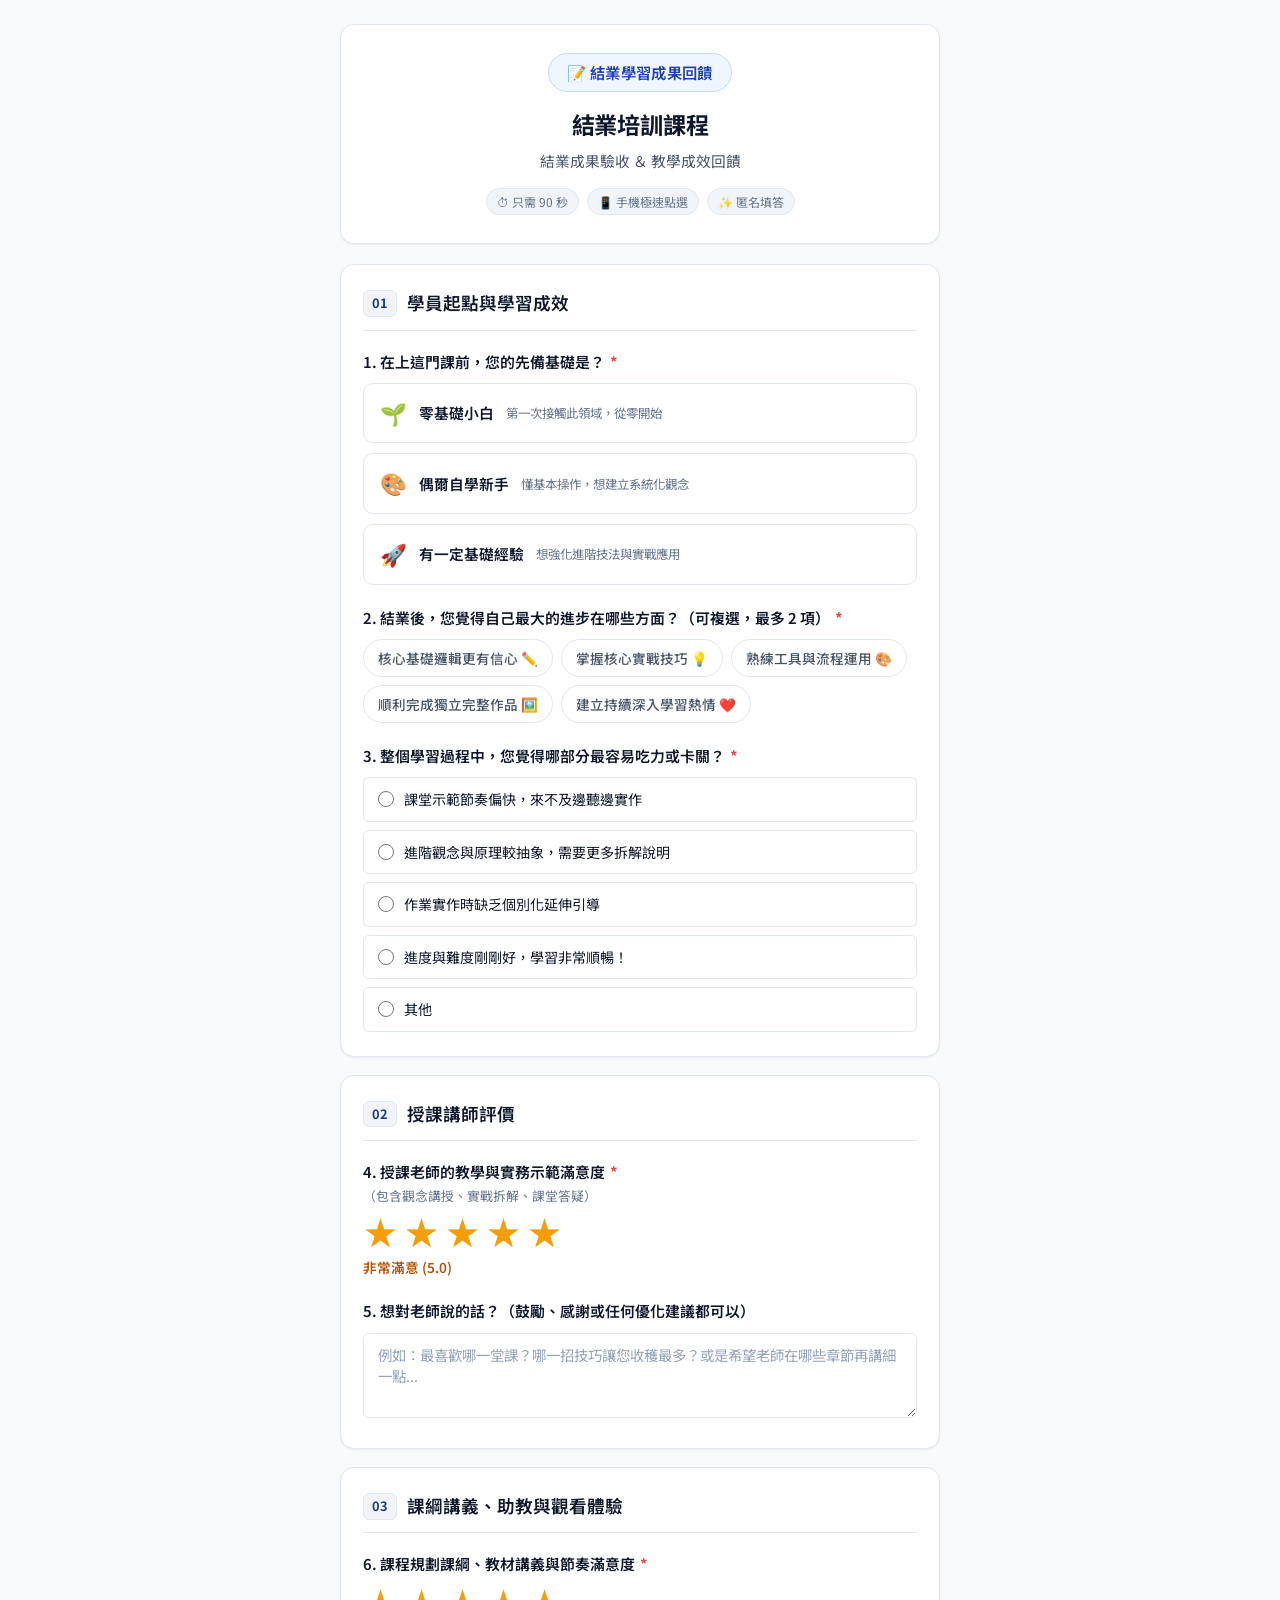
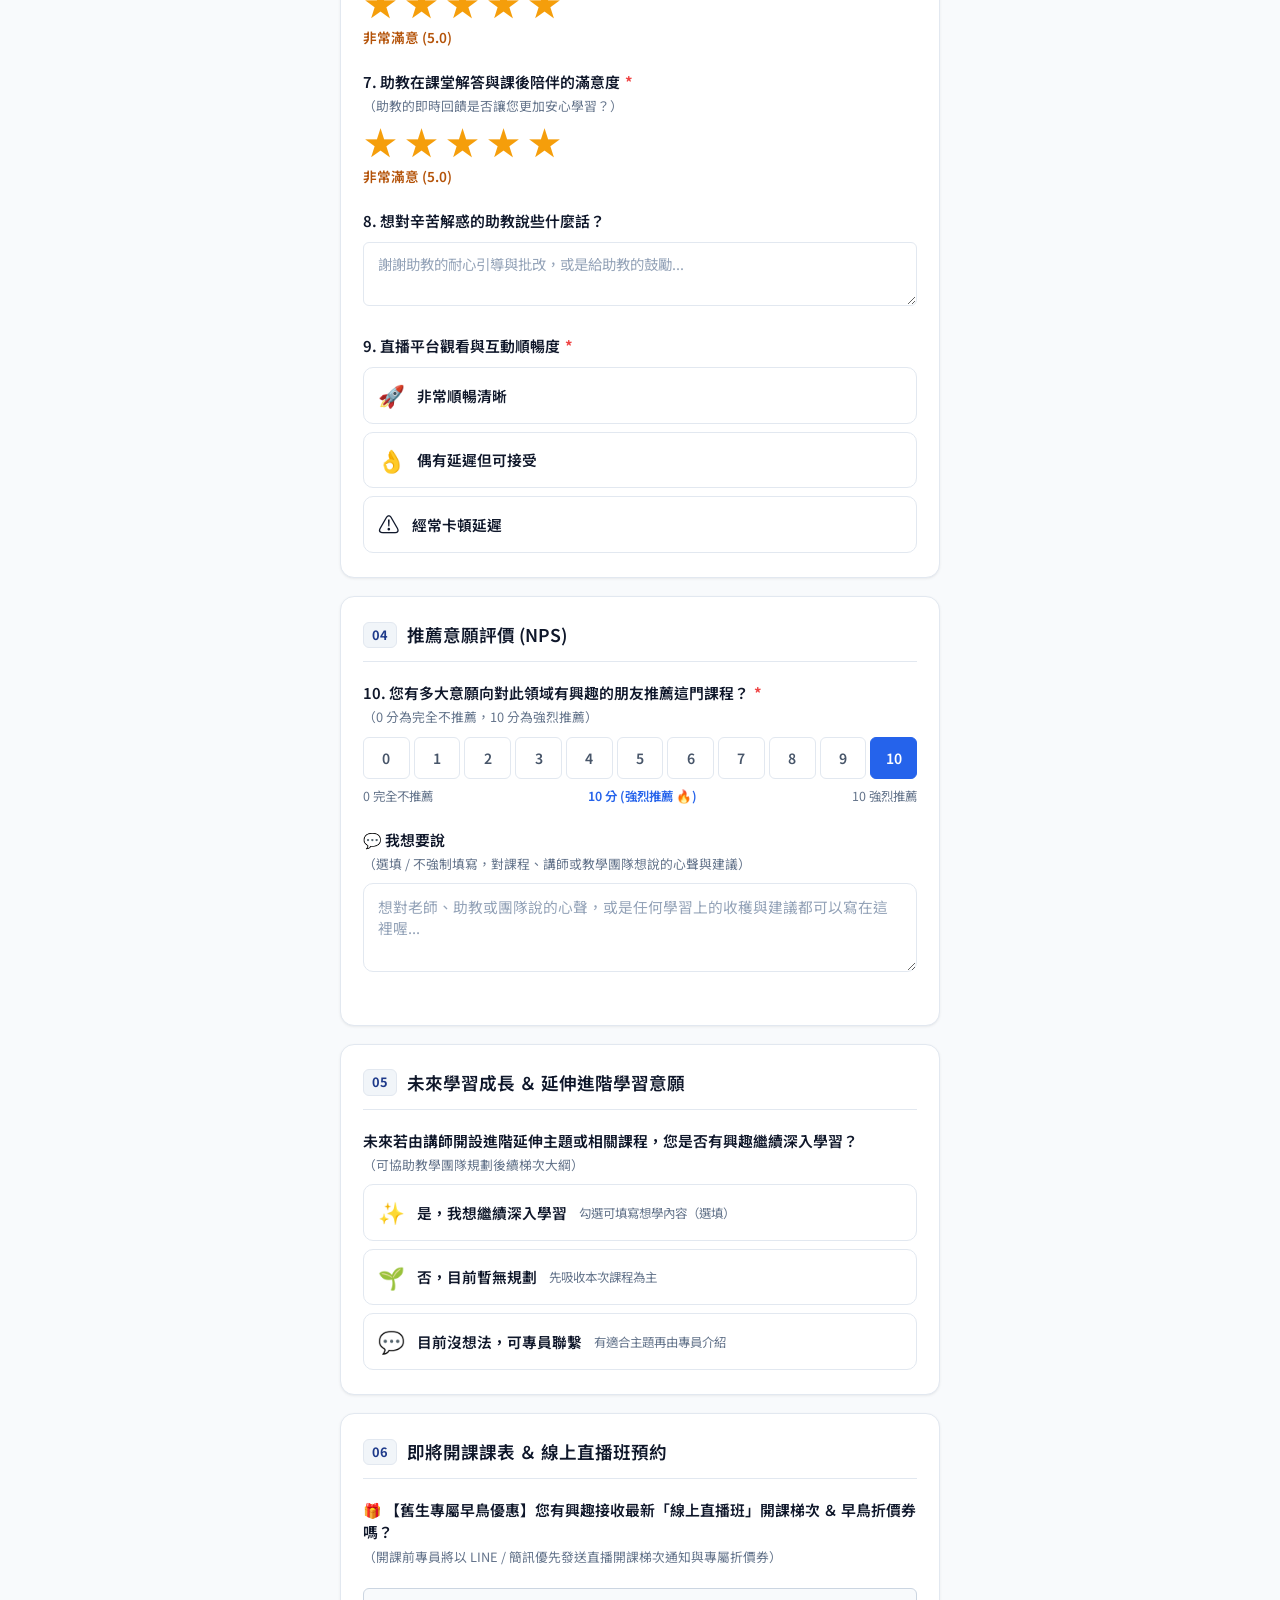
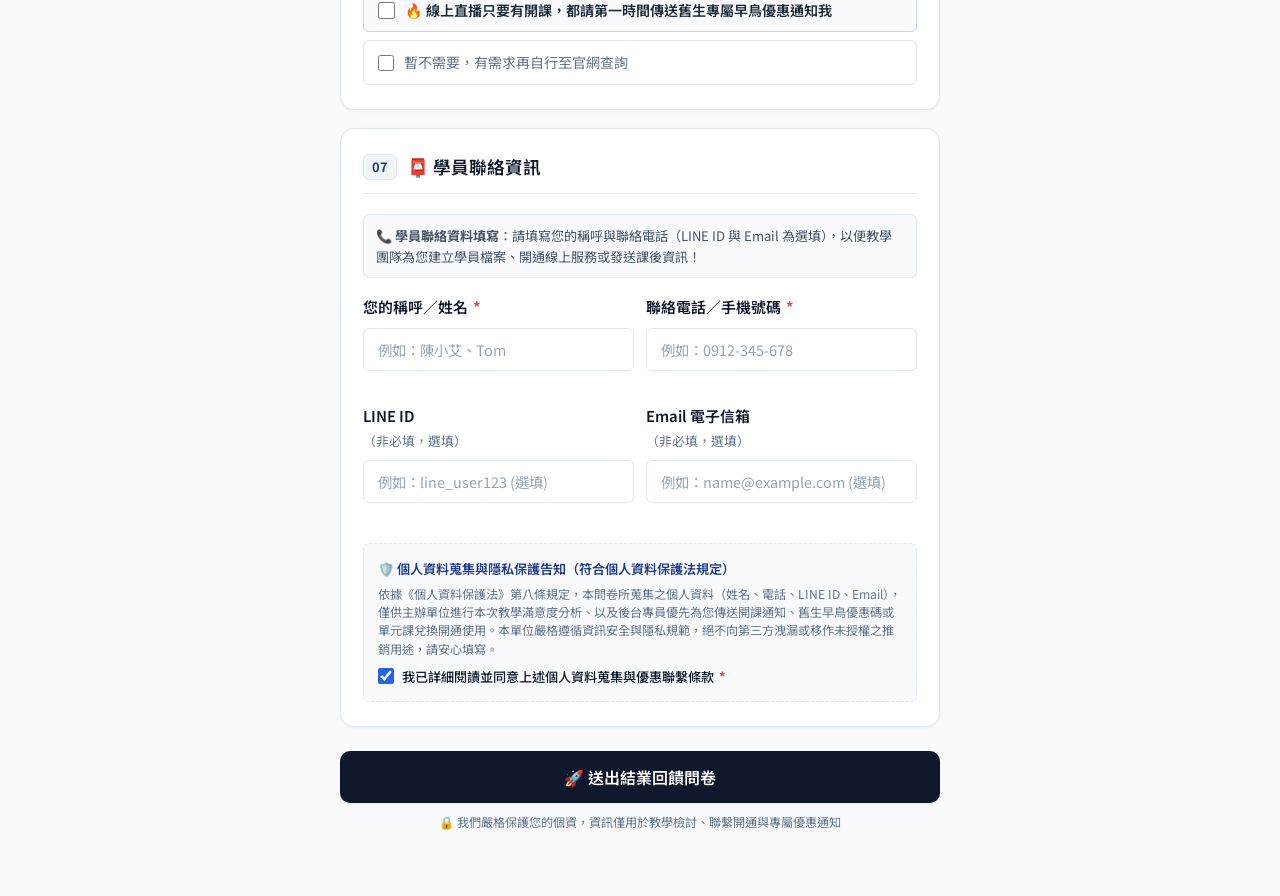
==== commit 8f033aa1: "feat: enforce mandatory contact mode, 3-option topic survey, online livestream schedules, and NPS fe" ====
--- a/static/index.html
+++ b/static/index.html
@@ -253,6 +253,14 @@
           </div>
         </div>
 
+        <!-- 我想要說 (文字輸入框，選填 / 不強制填寫) -->
+        <div class="question-group" style="margin-top: 20px;">
+          <label class="question-label">
+            💬 我想要說 <small class="hint">（選填 / 不強制填寫，對課程、講師或教學團隊想說的心聲與建議）</small>
+          </label>
+          <textarea name="feedback_text" id="feedbackTextInput" rows="3" class="text-input" style="height: auto; width: 100%; border-radius: var(--radius-md); padding: 12px 14px; font-family: inherit; font-size: 0.92rem; border: 1.5px solid var(--border-color); resize: vertical; box-sizing: border-box;" placeholder="想對老師、助教或團隊說的心聲，或是任何學習上的收穫與建議都可以寫在這裡喔..."></textarea>
+        </div>
+
         <!-- 結業好禮兌換意願 -->
         <div class="question-group" id="q11WantsRewardContainer" style="margin-top: 24px; padding-top: 18px; border-top: 1px dashed var(--border-color);">
           <label class="question-label">
@@ -273,52 +281,82 @@
               <div class="card-body">
                 <span class="emoji">🚀</span>
                 <strong>無需兌換，直接送出</strong>
-                <small>免填個人聯絡資料</small>
-              </div>
-            </label>
-          </div>
-        </div>
-      </section>
-
-      <!-- 區塊: 延伸進階主題意願調查 (後台 12 可獨立開關與手動修改) -->
+                <small>免選課直接送出</small>
+              </div>
+            </label>
+          </div>
+        </div>
+      </section>
+
+      <!-- 區塊: 未來延伸學習意願調查 (後台 12 可獨立開關) -->
       <section class="form-section" id="followupTopicSection">
         <div class="section-title">
           <span class="step-num" id="followupTopicStepNum">05</span>
-          <h3>未來學習成長 ＆ 延伸進階主題調查</h3>
-        </div>
-
-        <!-- Q: 延伸進階主題 (單選) -->
+          <h3>未來學習成長 ＆ 延伸進階學習意願</h3>
+        </div>
+
         <div class="question-group">
           <label class="question-label" id="followupTopicQuestionLabel">
-            未來若由講師開設進階主題，您最希望深入挑戰的方向是？
-            <small class="hint">（可協助教學團隊為大家規劃下梯次進階大綱）</small>
-          </label>
-          <div class="radio-cards horizontal" id="followupTopicsContainer">
-            <!-- 由 JS 依後台設定動態渲染 -->
-          </div>
-        </div>
-      </section>
-
-      <!-- 區塊: 開課課表梯次 ＆ 舊生早鳥優惠 (後台 13 可獨立開關與手動修改) -->
+            未來若由講師開設進階延伸主題或相關課程，您是否有興趣繼續深入學習？
+            <small class="hint">（可協助教學團隊規劃後續梯次大綱）</small>
+          </label>
+          <div class="radio-cards horizontal" id="followupTopicOptions">
+            <label class="radio-card compact" id="topicYesLabel">
+              <input type="radio" name="followup_interest_choice" value="yes">
+              <div class="card-body">
+                <span class="emoji">✨</span>
+                <strong>是，我想繼續深入學習</strong>
+                <small>勾選可填寫想學內容（選填）</small>
+              </div>
+            </label>
+            <label class="radio-card compact" id="topicNoLabel">
+              <input type="radio" name="followup_interest_choice" value="no">
+              <div class="card-body">
+                <span class="emoji">🌱</span>
+                <strong>否，目前暫無規劃</strong>
+                <small>先吸收本次課程為主</small>
+              </div>
+            </label>
+            <label class="radio-card compact" id="topicContactLabel">
+              <input type="radio" name="followup_interest_choice" value="contact">
+              <div class="card-body">
+                <span class="emoji">💬</span>
+                <strong>目前沒想法，可專員聯繫</strong>
+                <small>有適合主題再由專員介紹</small>
+              </div>
+            </label>
+          </div>
+
+          <!-- 勾選「是」即跳出輸入文字框 (非必填) -->
+          <div id="followupCustomTopicWrap" style="display: none; margin-top: 14px; animation: fadeIn 0.25s ease;">
+            <label class="question-label" style="font-size: 0.9rem; color: var(--accent-primary); font-weight: 600;">
+              ✍️ 請輸入您未來想深入學習的方向或內容 <small class="hint" style="color: var(--text-muted); font-weight: normal;">（選填 / 不強制填寫）</small>：
+            </label>
+            <textarea id="followupCustomTopicInput" rows="2" class="text-input" style="height: auto; width: 100%; border-radius: var(--radius-md); padding: 10px 14px; font-family: inherit; font-size: 0.92rem; border: 1.5px solid var(--accent-primary); resize: vertical; box-sizing: border-box;" placeholder="例如：日夜光影氛圍、日系分鏡透視、商業接案技巧、角色骨架速繪..."></textarea>
+          </div>
+          <input type="hidden" name="followup_interest_topic" id="followupInterestTopicHidden" value="">
+        </div>
+      </section>
+
+      <!-- 區塊: 線上直播開課課表 ＆ 舊生早鳥優惠預約 (後台 13 可獨立開關與手動修改) -->
       <section class="form-section" id="followupScheduleSection">
         <div class="section-title">
           <span class="step-num" id="followupScheduleStepNum">06</span>
-          <h3>即將開課課表梯次 ＆ 舊生專屬早鳥優惠預約</h3>
-        </div>
-
-        <!-- Q: 開課課表梯次 ✕ 舊生早鳥優惠 (可複選晶片) -->
-        <div class="question-group">
-          <label class="question-label">
-            🎁 【舊生專屬續報優惠】您有興趣接收哪一梯次的最新開課課表 ＆ 早鳥折價券？
-            <small class="hint">（可複選，開課前專員將以 LINE / 簡訊優先發送專屬優惠碼與報名連結）</small>
+          <h3>即將開課課表 ＆ 線上直播班預約</h3>
+        </div>
+
+        <div class="question-group">
+          <label class="question-label">
+            🎁 【舊生專屬早鳥優惠】您有興趣接收最新「線上直播班」開課梯次 ＆ 早鳥折價券嗎？
+            <small class="hint">（開課前專員將以 LINE / 簡訊優先發送直播開課梯次通知與專屬折價券）</small>
           </label>
           <div id="followupSchedulesContainer" style="display: flex; flex-direction: column; gap: 8px;">
             <!-- 由 JS 依後台設定動態渲染 -->
           </div>
           <div style="margin-top: 12px; display: flex; flex-direction: column; gap: 8px;">
             <label class="radio-item" style="border-color: #cbd5e1; background: #f8fafc;">
-              <input type="checkbox" id="followupOfferAllCheckbox" value="全部時段都想收到通知" style="accent-color: var(--accent-primary); width: 17px; height: 17px;">
-              <span style="font-weight: 600; color: #1e293b;">🔥 以上只要有開課，都請第一時間傳送舊生專屬早鳥優惠通知我</span>
+              <input type="checkbox" id="followupOfferAllCheckbox" value="全部直播時段都想收到通知" style="accent-color: var(--accent-primary); width: 17px; height: 17px;">
+              <span style="font-weight: 600; color: #1e293b;">🔥 線上直播只要有開課，都請第一時間傳送舊生專屬早鳥優惠通知我</span>
             </label>
             <label class="radio-item" style="border-color: #e2e8f0;">
               <input type="checkbox" id="followupNotNeededCheckbox" value="暫不需要" style="accent-color: #64748b; width: 16px; height: 16px;">
@@ -382,33 +420,33 @@
         </div>
       </section>
 
-      <!-- 區塊: 學員聯絡資訊 (智能連動：有選延伸主題/課表/早鳥/好禮時自動展開並設為必填) -->
-      <section class="form-section" id="contactInfoSection" style="display: none;">
-        <div class="section-title">
-          <span class="step-num" id="contactStepNum">06</span>
-          <h3 id="contactSectionTitle">📮 領取開課優惠 ＆ 學員聯絡資訊</h3>
+      <!-- 區塊: 學員聯絡資訊 (強制填寫：姓名與聯絡電話為必填，LINE ID 與 Email 為非必填) -->
+      <section class="form-section" id="contactInfoSection">
+        <div class="section-title">
+          <span class="step-num" id="contactStepNum">07</span>
+          <h3 id="contactSectionTitle">📮 學員聯絡資訊</h3>
         </div>
 
         <div class="gift-reminder" id="contactSectionReminder" style="margin-bottom: 18px;">
-          📞 <strong>專屬開課通知與早鳥優惠領取</strong>：請填寫正確的聯繫方式，開課前專員將以 LINE / 簡訊優先為您傳送【最新課綱大綱、開課梯次通知與舊生專屬早鳥優惠碼】！
+          📞 <strong>學員聯絡資料填寫</strong>：請填寫您的稱呼與聯絡電話，以便教學團隊為您建立學員檔案、開通線上服務或發送課後資訊！（LINE ID 與 Email 為選填）
         </div>
 
         <div class="input-grid">
           <div class="question-group">
             <label class="question-label">您的稱呼／姓名 <span class="req" id="nameReqMark">*</span></label>
-            <input type="text" name="student_name" id="studentNameInput" class="text-input" placeholder="例如：陳小艾、Tom">
+            <input type="text" name="student_name" id="studentNameInput" class="text-input" placeholder="例如：陳小艾、Tom" required>
           </div>
           <div class="question-group">
-            <label class="question-label">手機號碼 (接收簡訊早鳥碼與開課通知) <span class="req" id="phoneReqMark">*</span></label>
-            <input type="tel" name="phone" id="studentPhoneInput" class="text-input" placeholder="例如：0912-345-678">
+            <label class="question-label">聯絡電話／手機號碼 <span class="req" id="phoneReqMark">*</span></label>
+            <input type="tel" name="phone" id="studentPhoneInput" class="text-input" placeholder="例如：0912-345-678" required>
           </div>
           <div class="question-group">
-            <label class="question-label">LINE ID (方便專員傳送課表與一對一客服) <span class="req" id="lineReqMark">*</span></label>
-            <input type="text" name="line_id" id="studentLineInput" class="text-input" placeholder="例如：line_user123 (若無可填手機)">
+            <label class="question-label">LINE ID <small class="hint">（非必填，選填）</small></label>
+            <input type="text" name="line_id" id="studentLineInput" class="text-input" placeholder="例如：line_user123 (選填)">
           </div>
           <div class="question-group">
-            <label class="question-label">Email 電子信箱 (選填，寄送開通信件)</label>
-            <input type="email" name="email" id="studentEmailInput" class="text-input" placeholder="例如：name@example.com">
+            <label class="question-label">Email 電子信箱 <small class="hint">（非必填，選填）</small></label>
+            <input type="email" name="email" id="studentEmailInput" class="text-input" placeholder="例如：name@example.com (選填)">
           </div>
         </div>
 
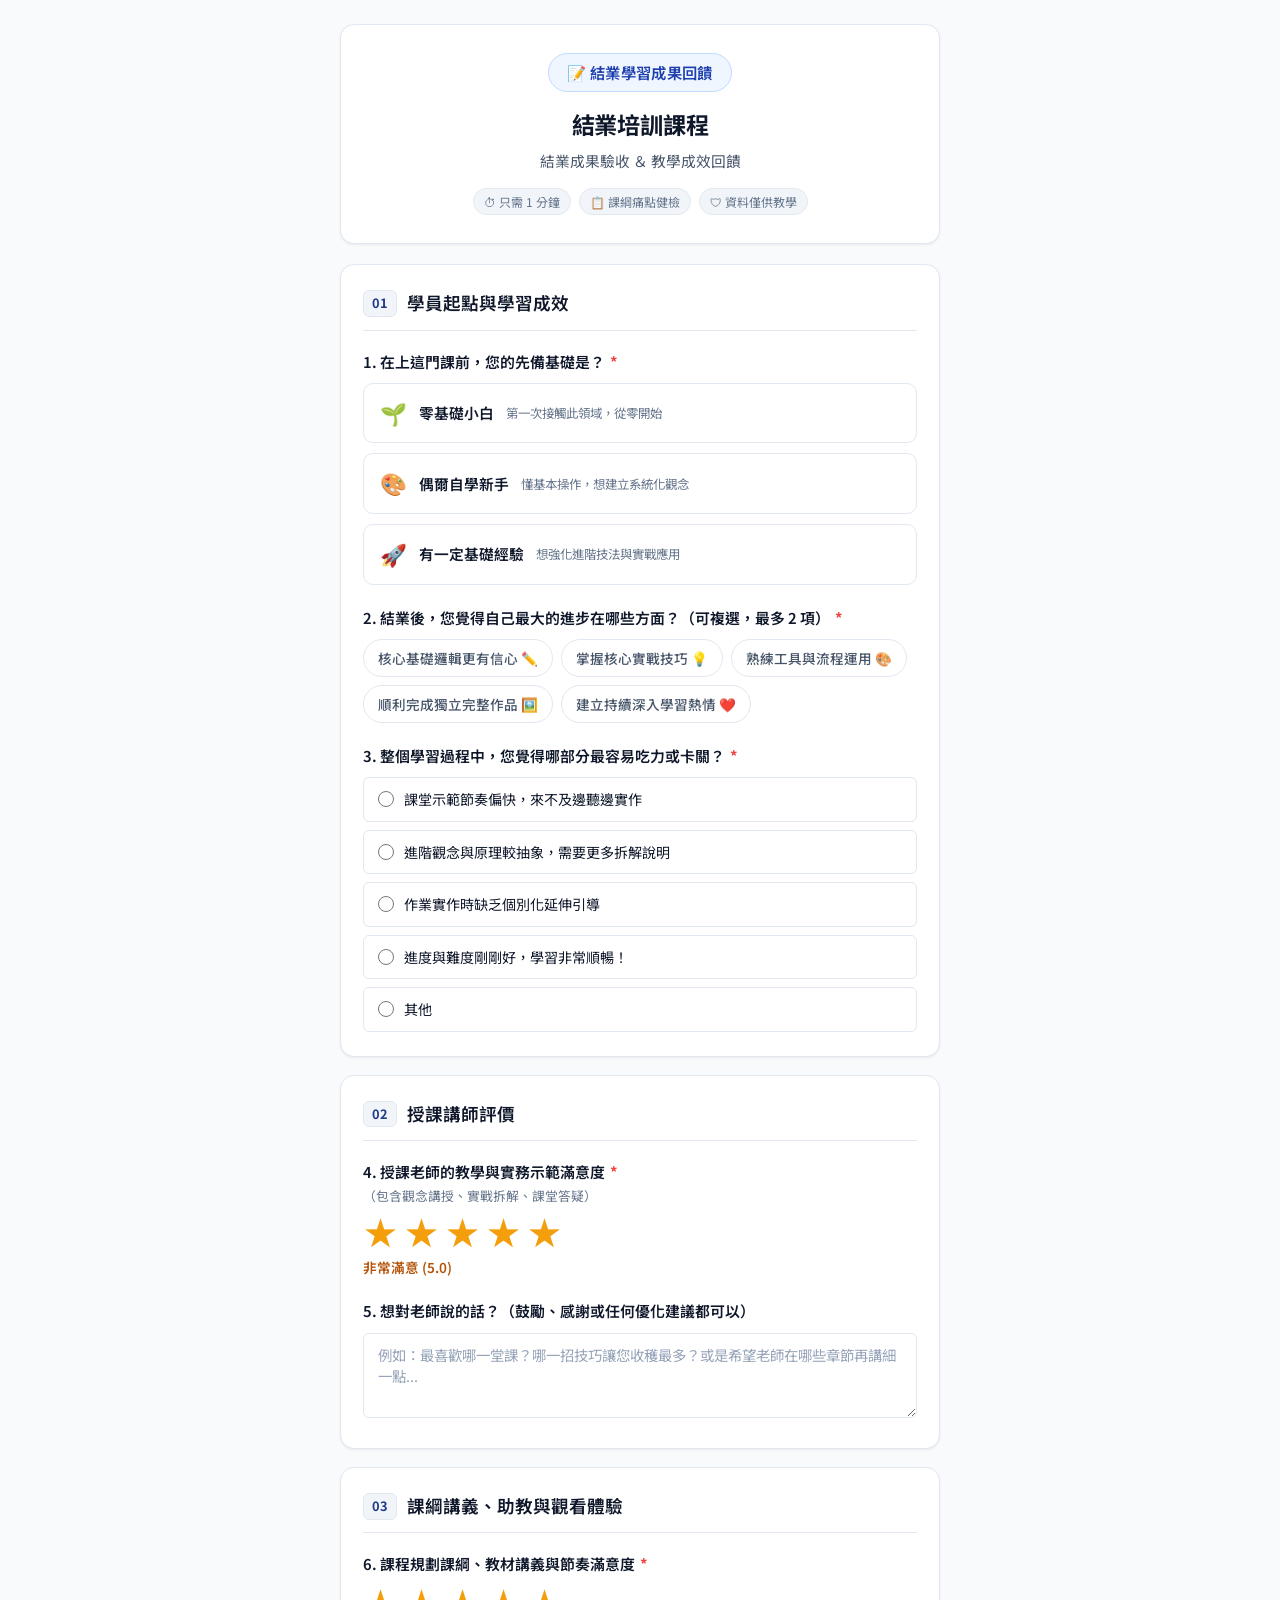
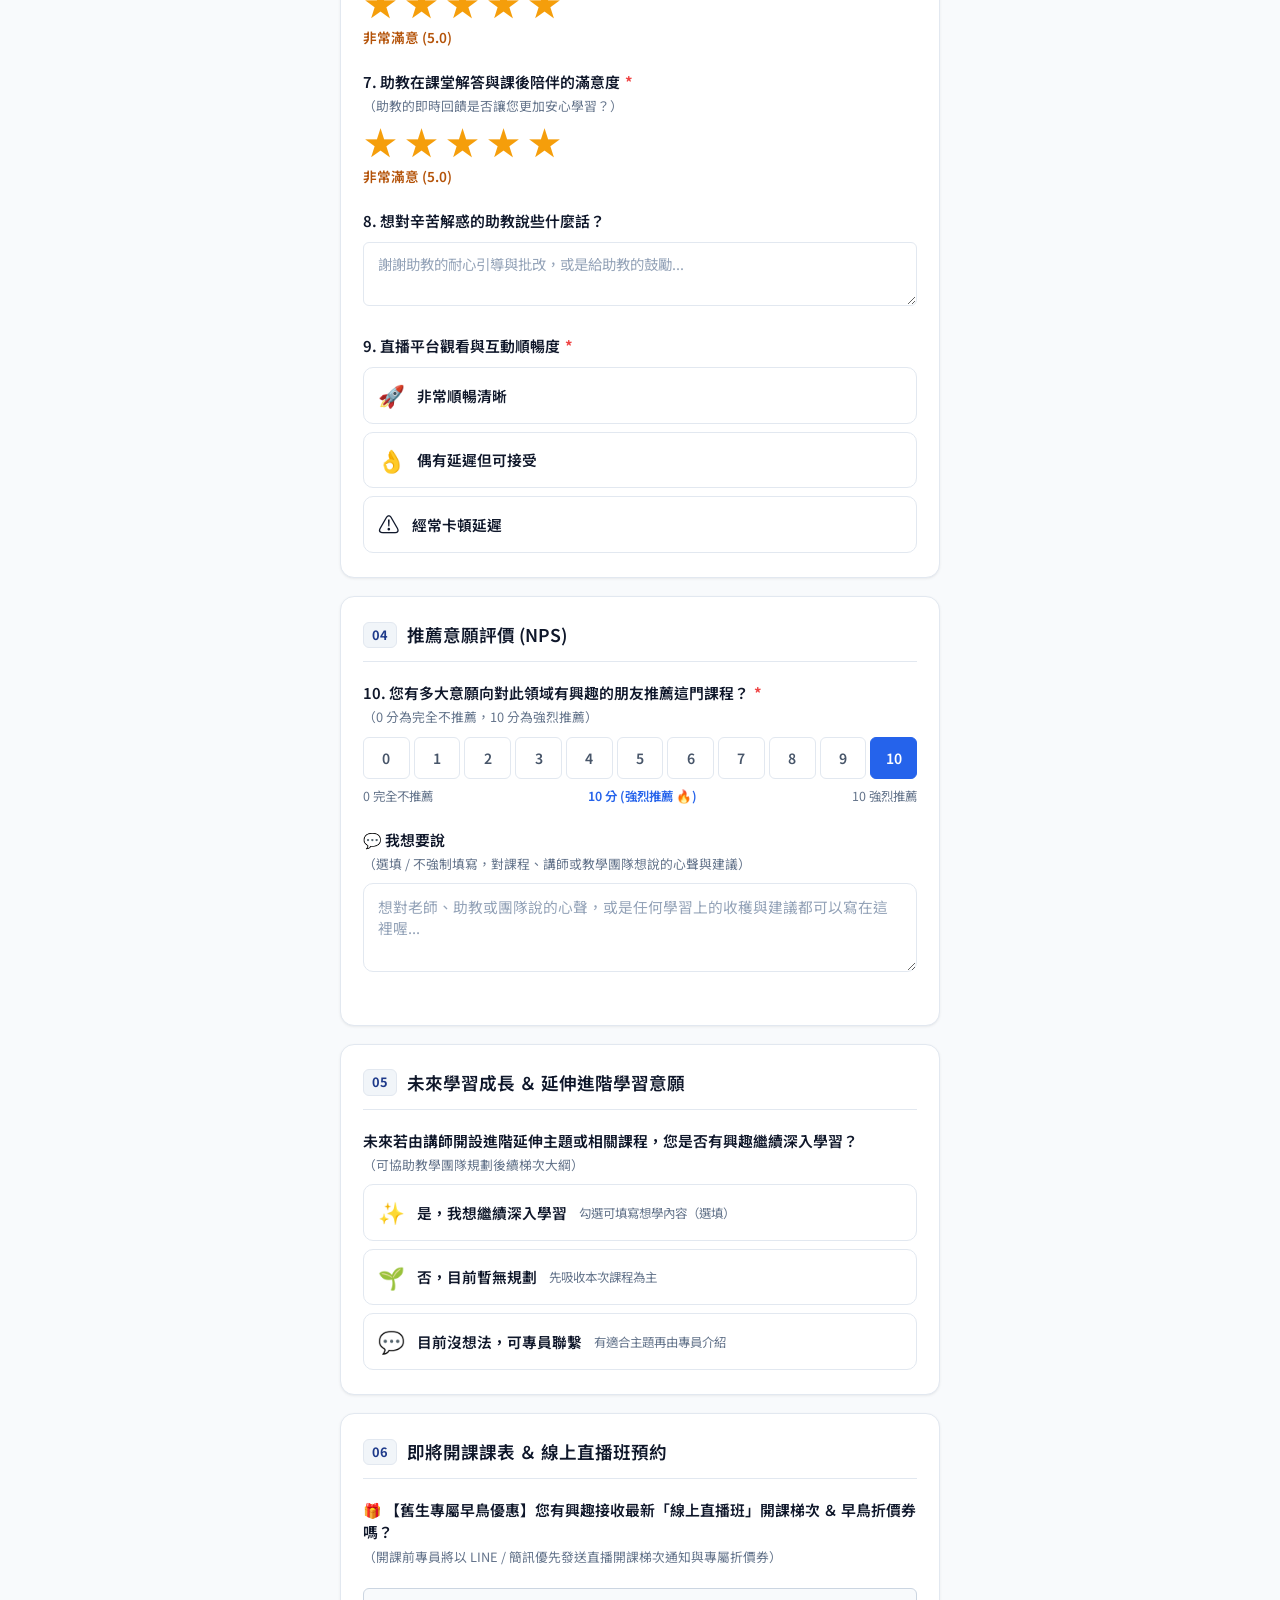
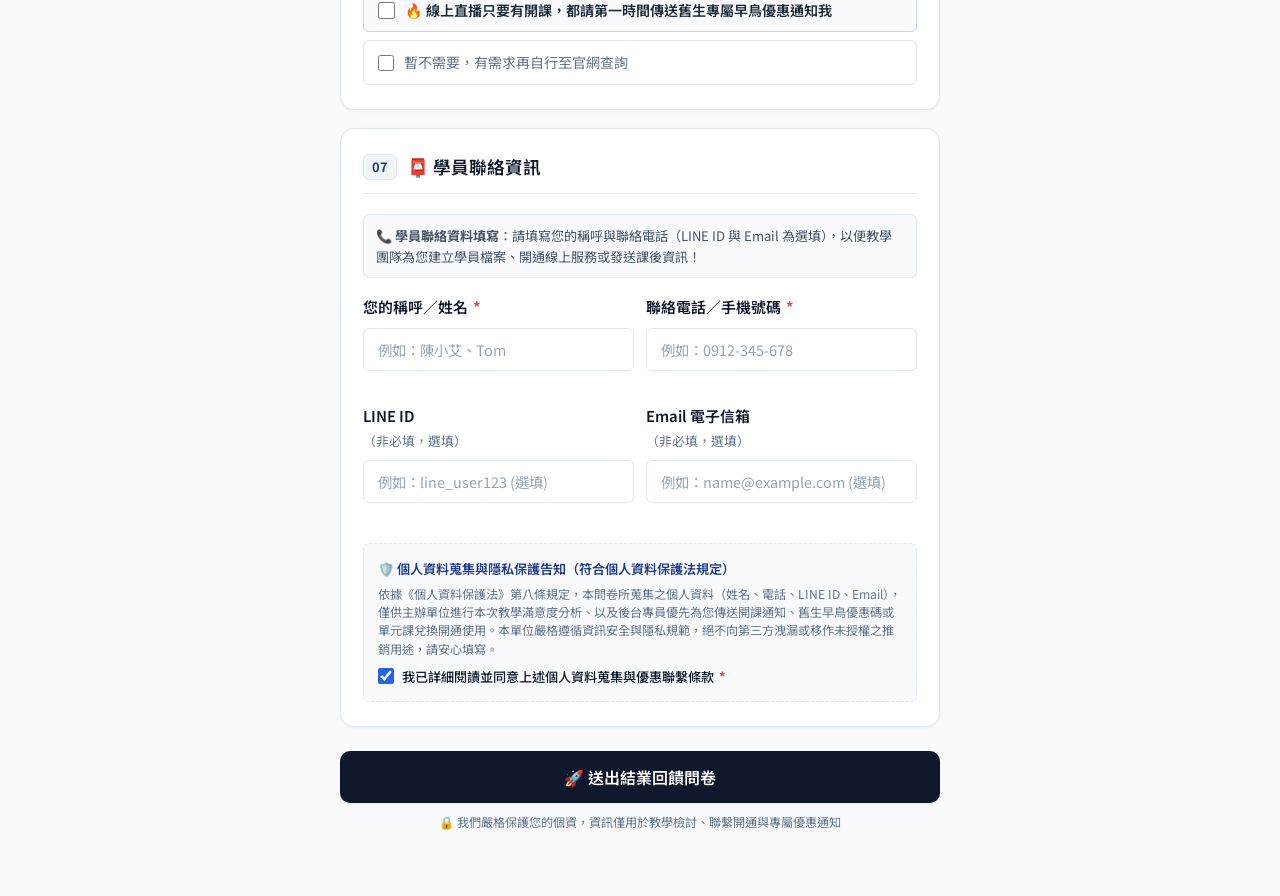
==== commit 7e51ba5f: "feat: enforce permanent default pills (只需 1 分鐘, 課綱痛點健檢, 資料僅供教學) across all classes and generator" ====
--- a/static/index.html
+++ b/static/index.html
@@ -26,9 +26,9 @@
       </div>
 
       <div class="meta-pills">
-        <span class="pill" id="pill1">⏱ 只需 90 秒</span>
-        <span class="pill" id="pill2">📱 手機極速點選</span>
-        <span class="pill" id="pill3">✨ 匿名填答</span>
+        <span class="pill" id="pill1">⏱ 只需 1 分鐘</span>
+        <span class="pill" id="pill2">📋 課綱痛點健檢</span>
+        <span class="pill" id="pill3">🛡 資料僅供教學</span>
       </div>
     </header>
 
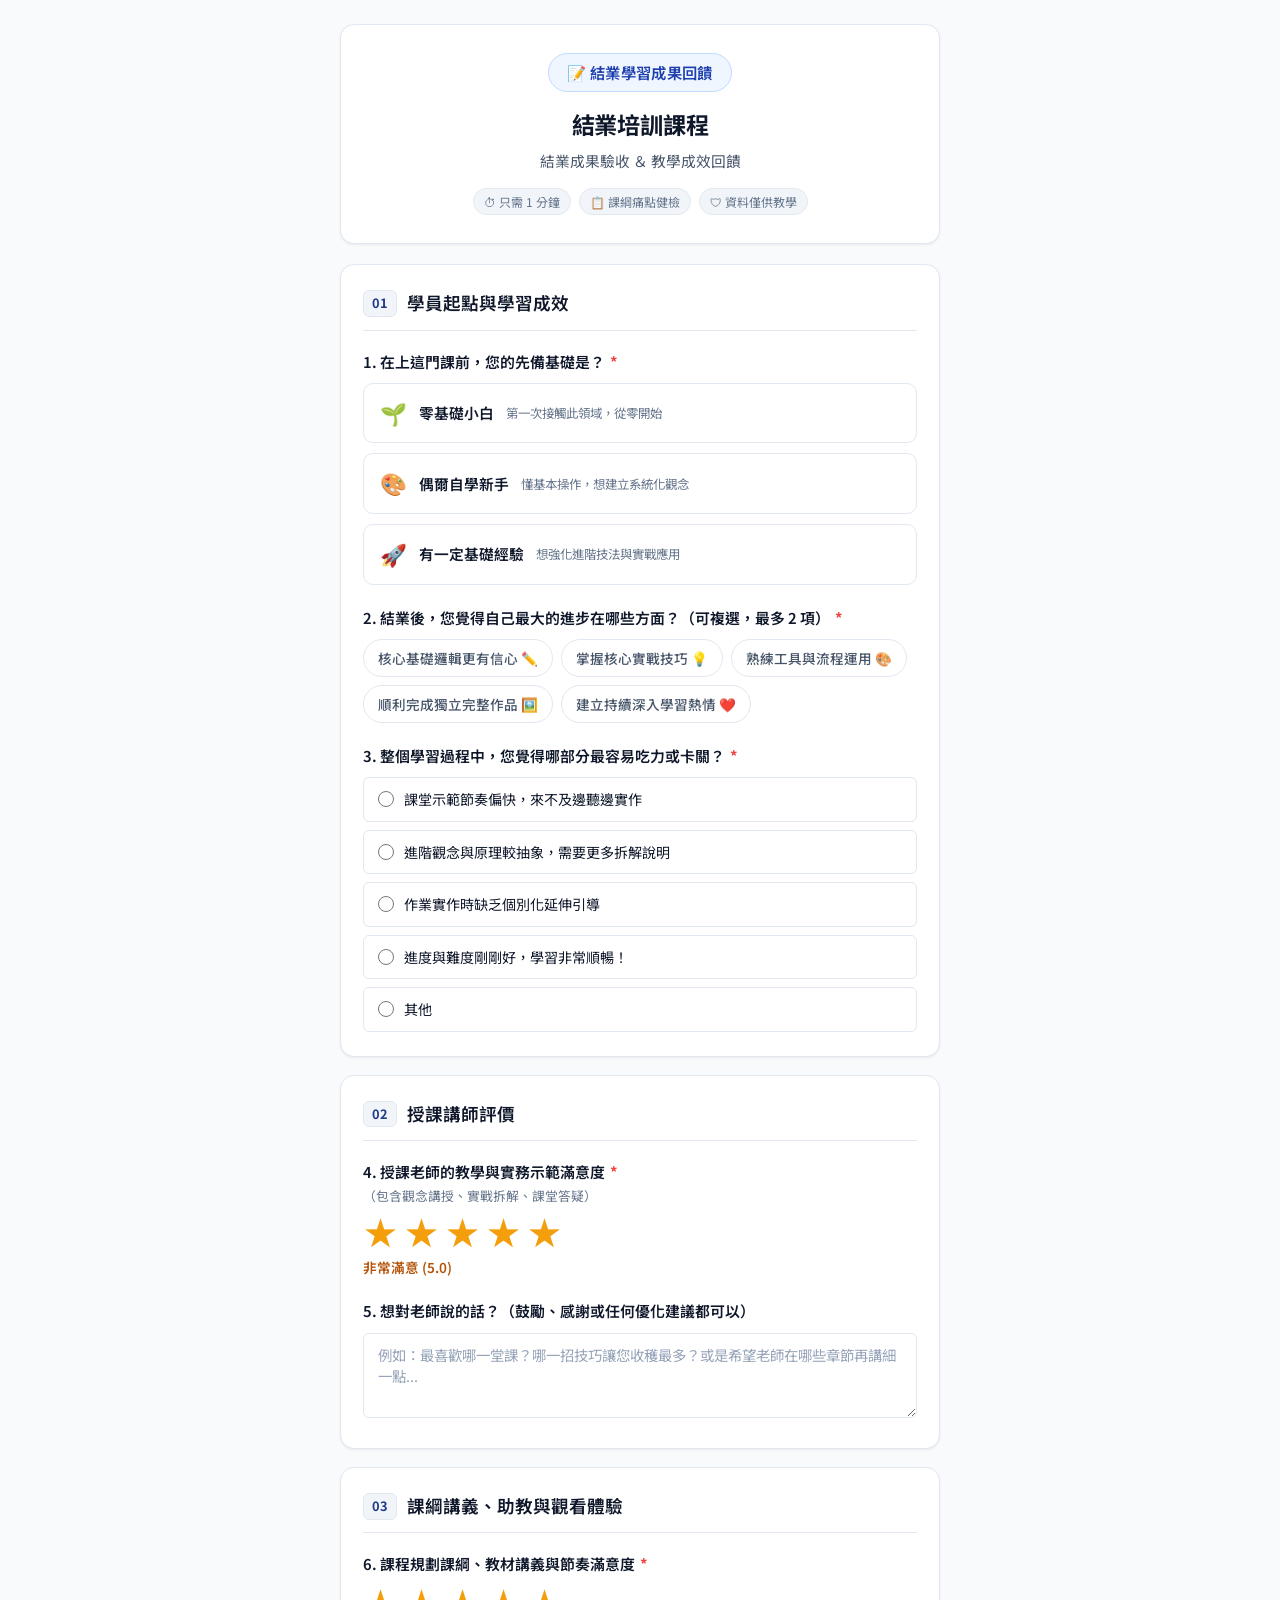
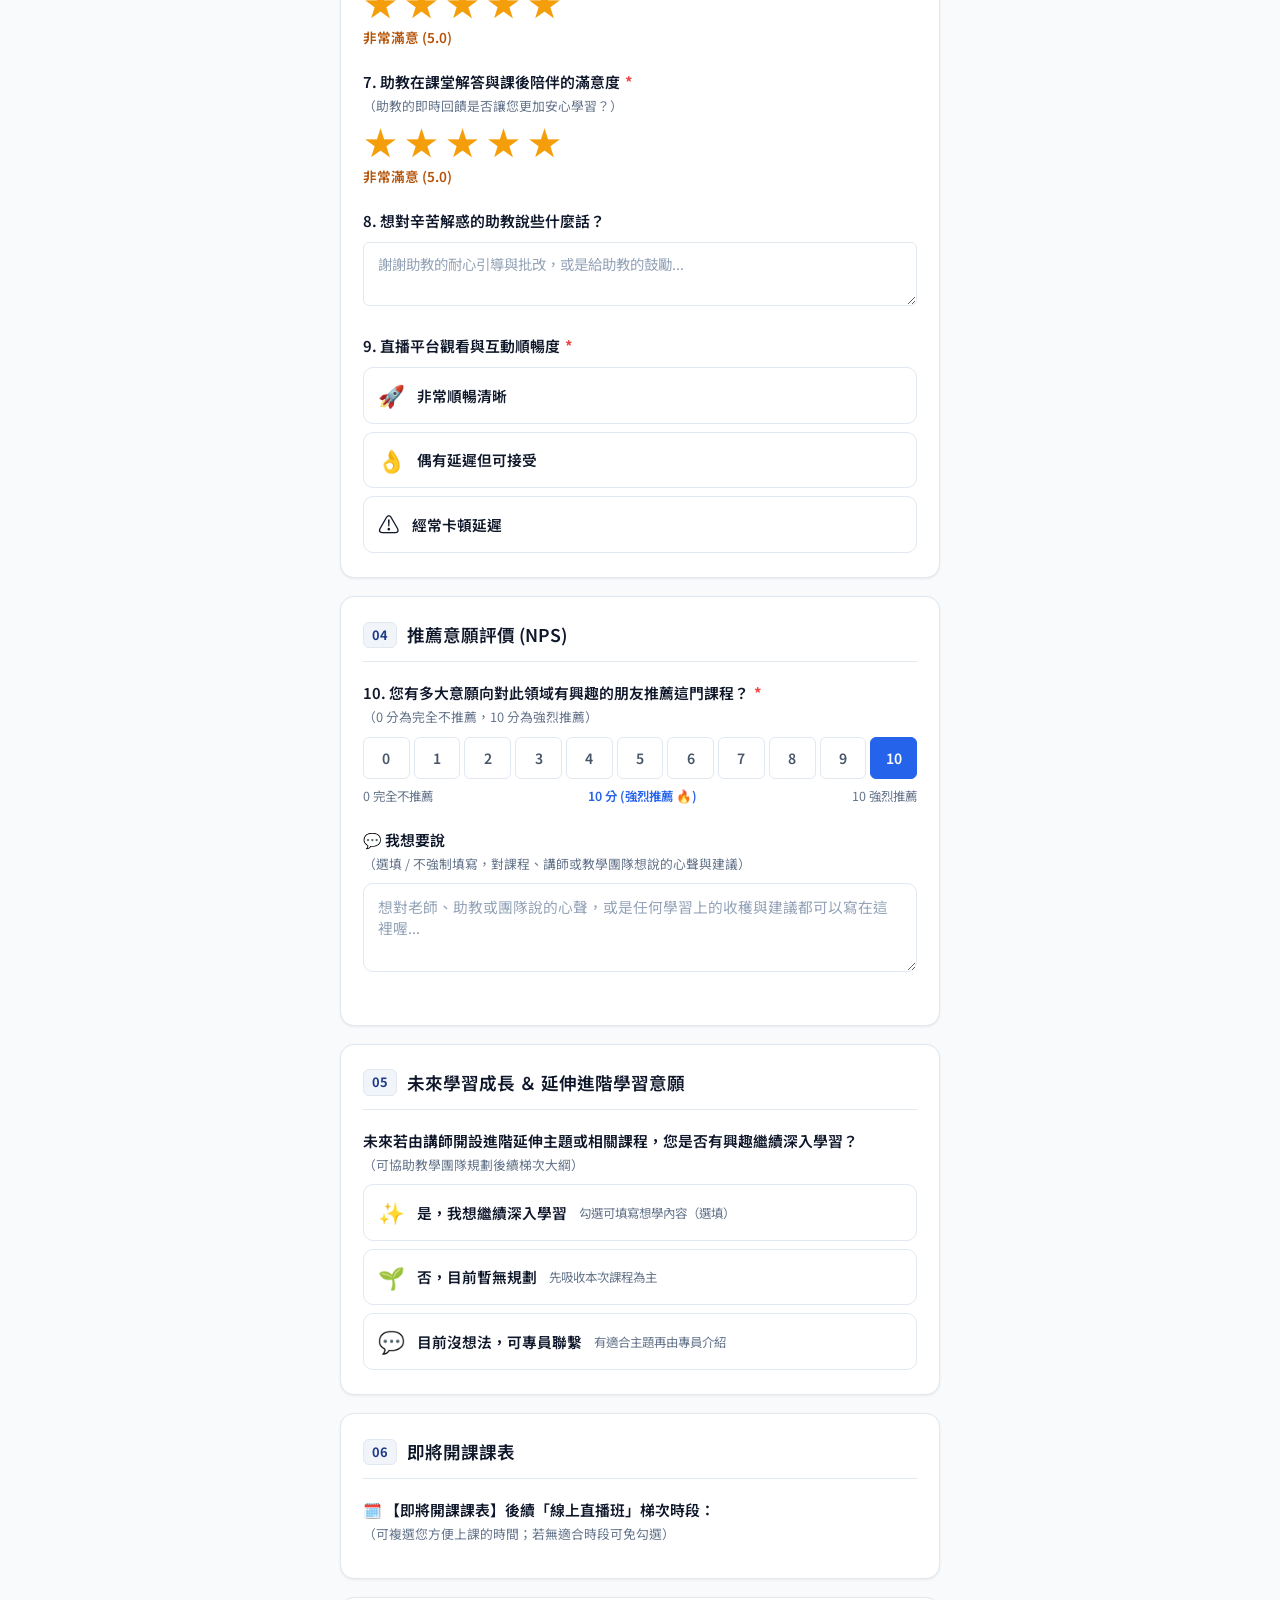
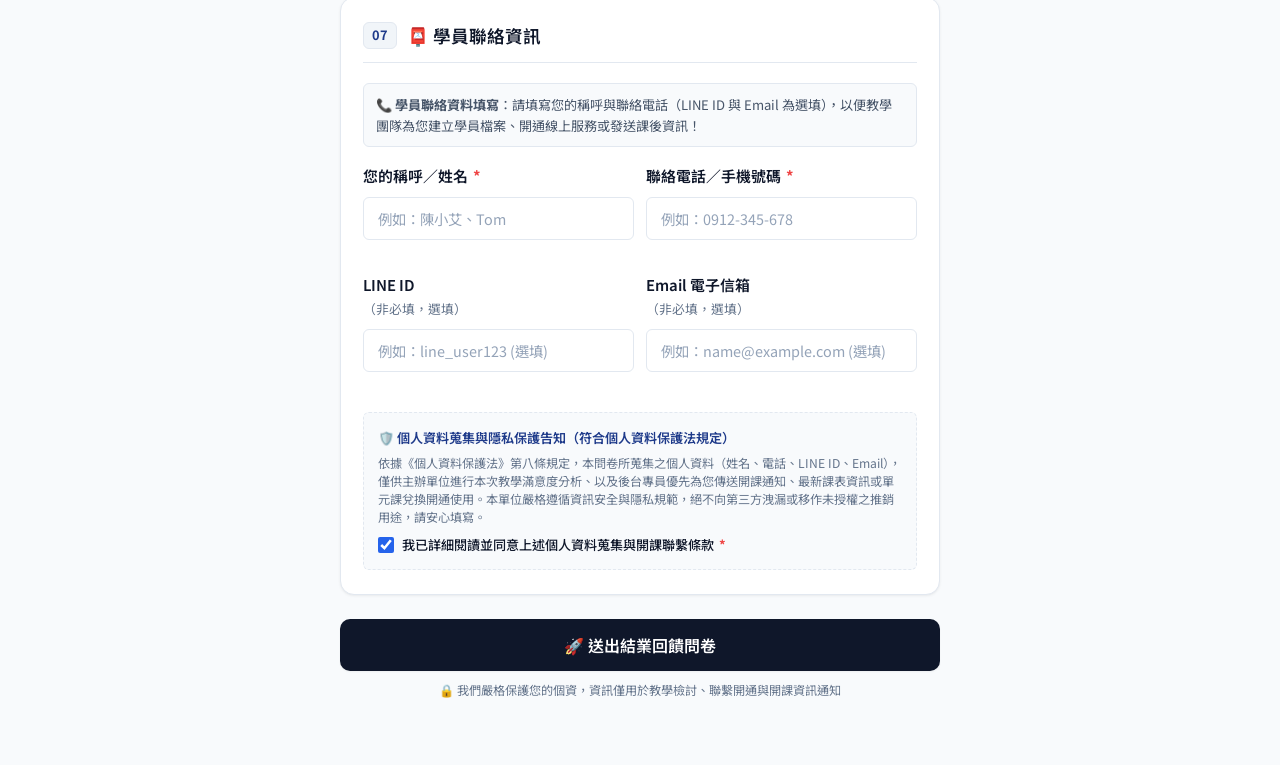
==== commit c37b3fda: "feat: clean up upcoming schedule section by removing early bird discount and focusing on live class " ====
--- a/static/index.html
+++ b/static/index.html
@@ -338,30 +338,20 @@
         </div>
       </section>
 
-      <!-- 區塊: 線上直播開課課表 ＆ 舊生早鳥優惠預約 (後台 13 可獨立開關與手動修改) -->
+      <!-- 區塊: 即將開課課表 (後台 13 可獨立開關與手動修改) -->
       <section class="form-section" id="followupScheduleSection">
         <div class="section-title">
           <span class="step-num" id="followupScheduleStepNum">06</span>
-          <h3>即將開課課表 ＆ 線上直播班預約</h3>
-        </div>
-
-        <div class="question-group">
-          <label class="question-label">
-            🎁 【舊生專屬早鳥優惠】您有興趣接收最新「線上直播班」開課梯次 ＆ 早鳥折價券嗎？
-            <small class="hint">（開課前專員將以 LINE / 簡訊優先發送直播開課梯次通知與專屬折價券）</small>
+          <h3>即將開課課表</h3>
+        </div>
+
+        <div class="question-group">
+          <label class="question-label">
+            🗓️ 【即將開課課表】後續「線上直播班」梯次時段：
+            <small class="hint">（可複選您方便上課的時間；若無適合時段可免勾選）</small>
           </label>
           <div id="followupSchedulesContainer" style="display: flex; flex-direction: column; gap: 8px;">
-            <!-- 由 JS 依後台設定動態渲染 -->
-          </div>
-          <div style="margin-top: 12px; display: flex; flex-direction: column; gap: 8px;">
-            <label class="radio-item" style="border-color: #cbd5e1; background: #f8fafc;">
-              <input type="checkbox" id="followupOfferAllCheckbox" value="全部直播時段都想收到通知" style="accent-color: var(--accent-primary); width: 17px; height: 17px;">
-              <span style="font-weight: 600; color: #1e293b;">🔥 線上直播只要有開課，都請第一時間傳送舊生專屬早鳥優惠通知我</span>
-            </label>
-            <label class="radio-item" style="border-color: #e2e8f0;">
-              <input type="checkbox" id="followupNotNeededCheckbox" value="暫不需要" style="accent-color: #64748b; width: 16px; height: 16px;">
-              <span style="color: #64748b; font-size: 0.88rem;">暫不需要，有需求再自行至官網查詢</span>
-            </label>
+            <!-- 由 JS 依後台設定動態渲染線上直播班時段 -->
           </div>
           <input type="hidden" name="followup_schedules_selected" id="followupSchedulesInput" value="">
         </div>
@@ -456,11 +446,11 @@
             🛡️ 個人資料蒐集與隱私保護告知（符合個人資料保護法規定）
           </div>
           <p class="privacy-notice-text">
-            依據《個人資料保護法》第八條規定，本問卷所蒐集之個人資料（姓名、電話、LINE ID、Email），僅供主辦單位進行本次教學滿意度分析、以及後台專員優先為您傳送開課通知、舊生早鳥優惠碼或單元課兌換開通使用。本單位嚴格遵循資訊安全與隱私規範，絕不向第三方洩漏或移作未授權之推銷用途，請安心填寫。
+            依據《個人資料保護法》第八條規定，本問卷所蒐集之個人資料（姓名、電話、LINE ID、Email），僅供主辦單位進行本次教學滿意度分析、以及後台專員優先為您傳送開課通知、最新課表資訊或單元課兌換開通使用。本單位嚴格遵循資訊安全與隱私規範，絕不向第三方洩漏或移作未授權之推銷用途，請安心填寫。
           </p>
           <label class="privacy-notice-agree">
             <input type="checkbox" name="privacy_agree" id="privacyAgreeCheckbox" checked style="accent-color: var(--accent-primary); width: 16px; height: 16px;">
-            <span id="privacyAgreeText">我已詳細閱讀並同意上述個人資料蒐集與優惠聯繫條款 <span class="req">*</span></span>
+            <span id="privacyAgreeText">我已詳細閱讀並同意上述個人資料蒐集與開課聯繫條款 <span class="req">*</span></span>
           </label>
         </div>
       </section>
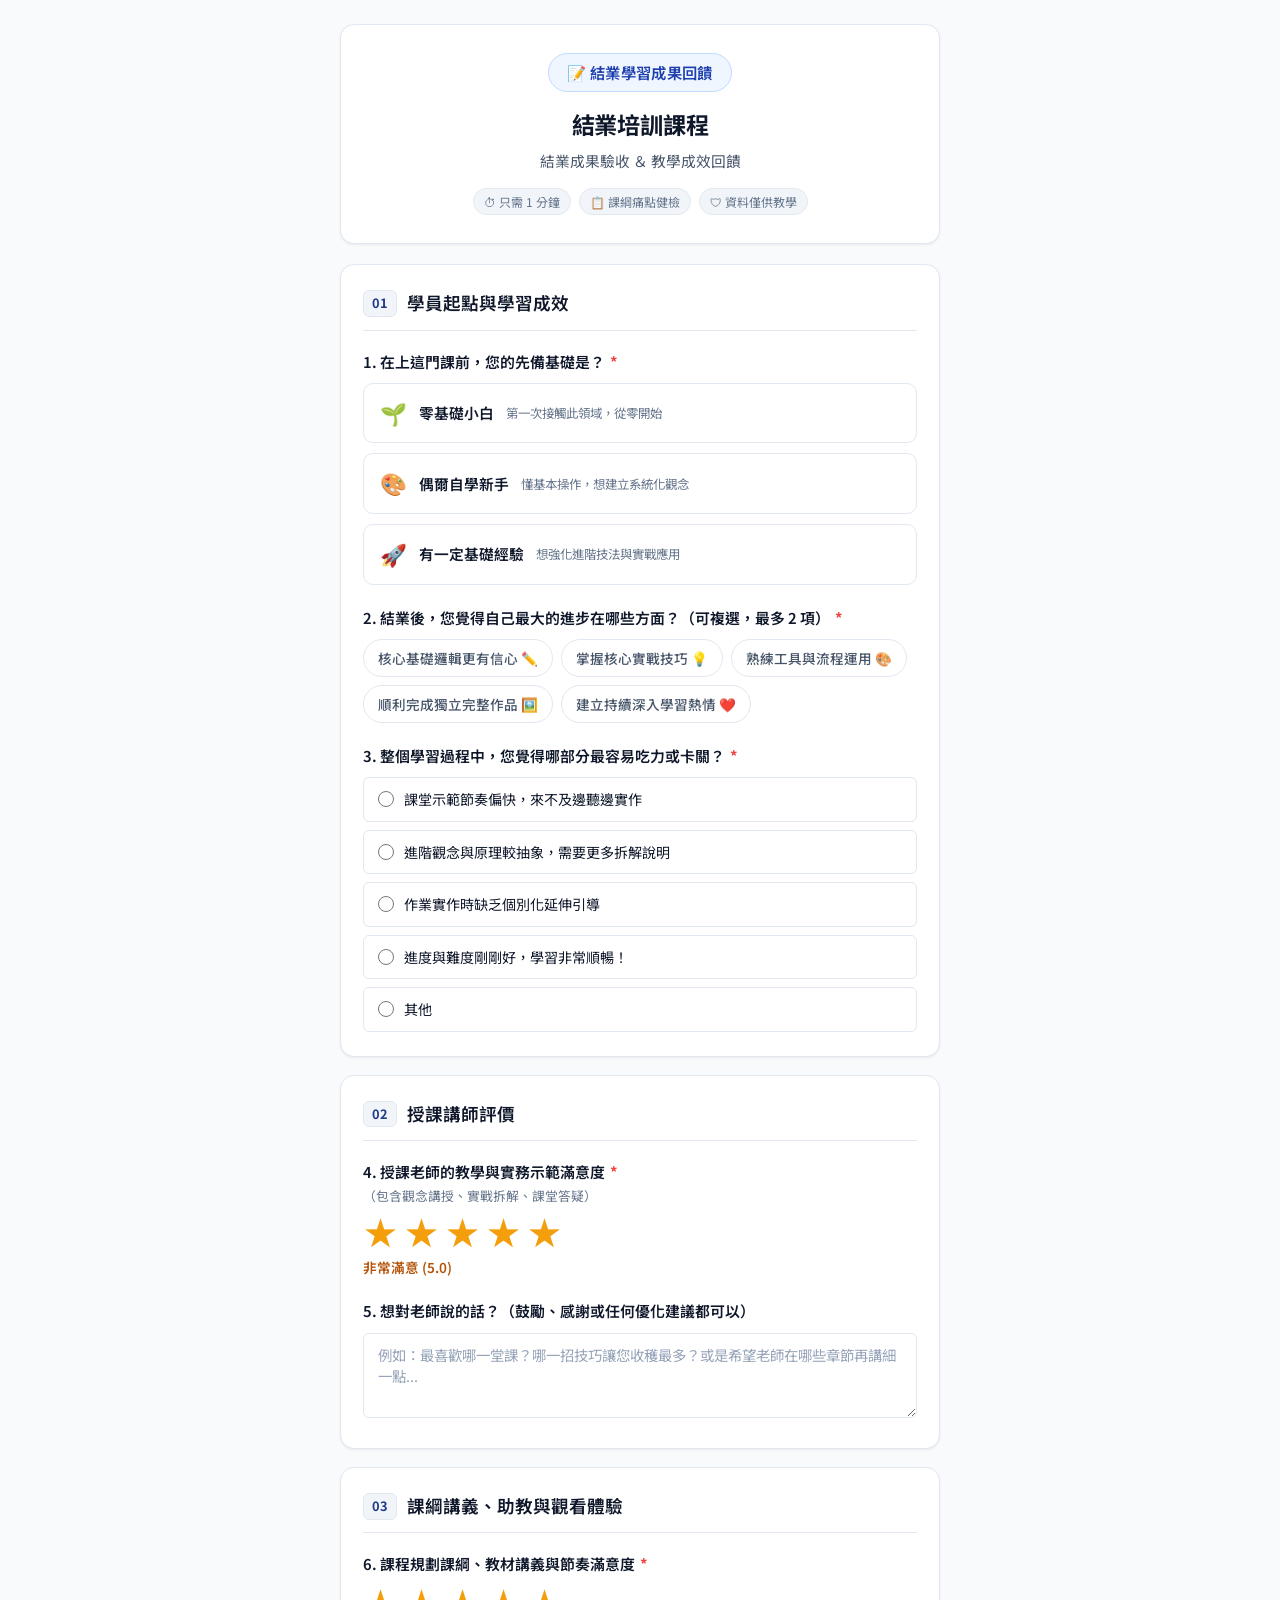
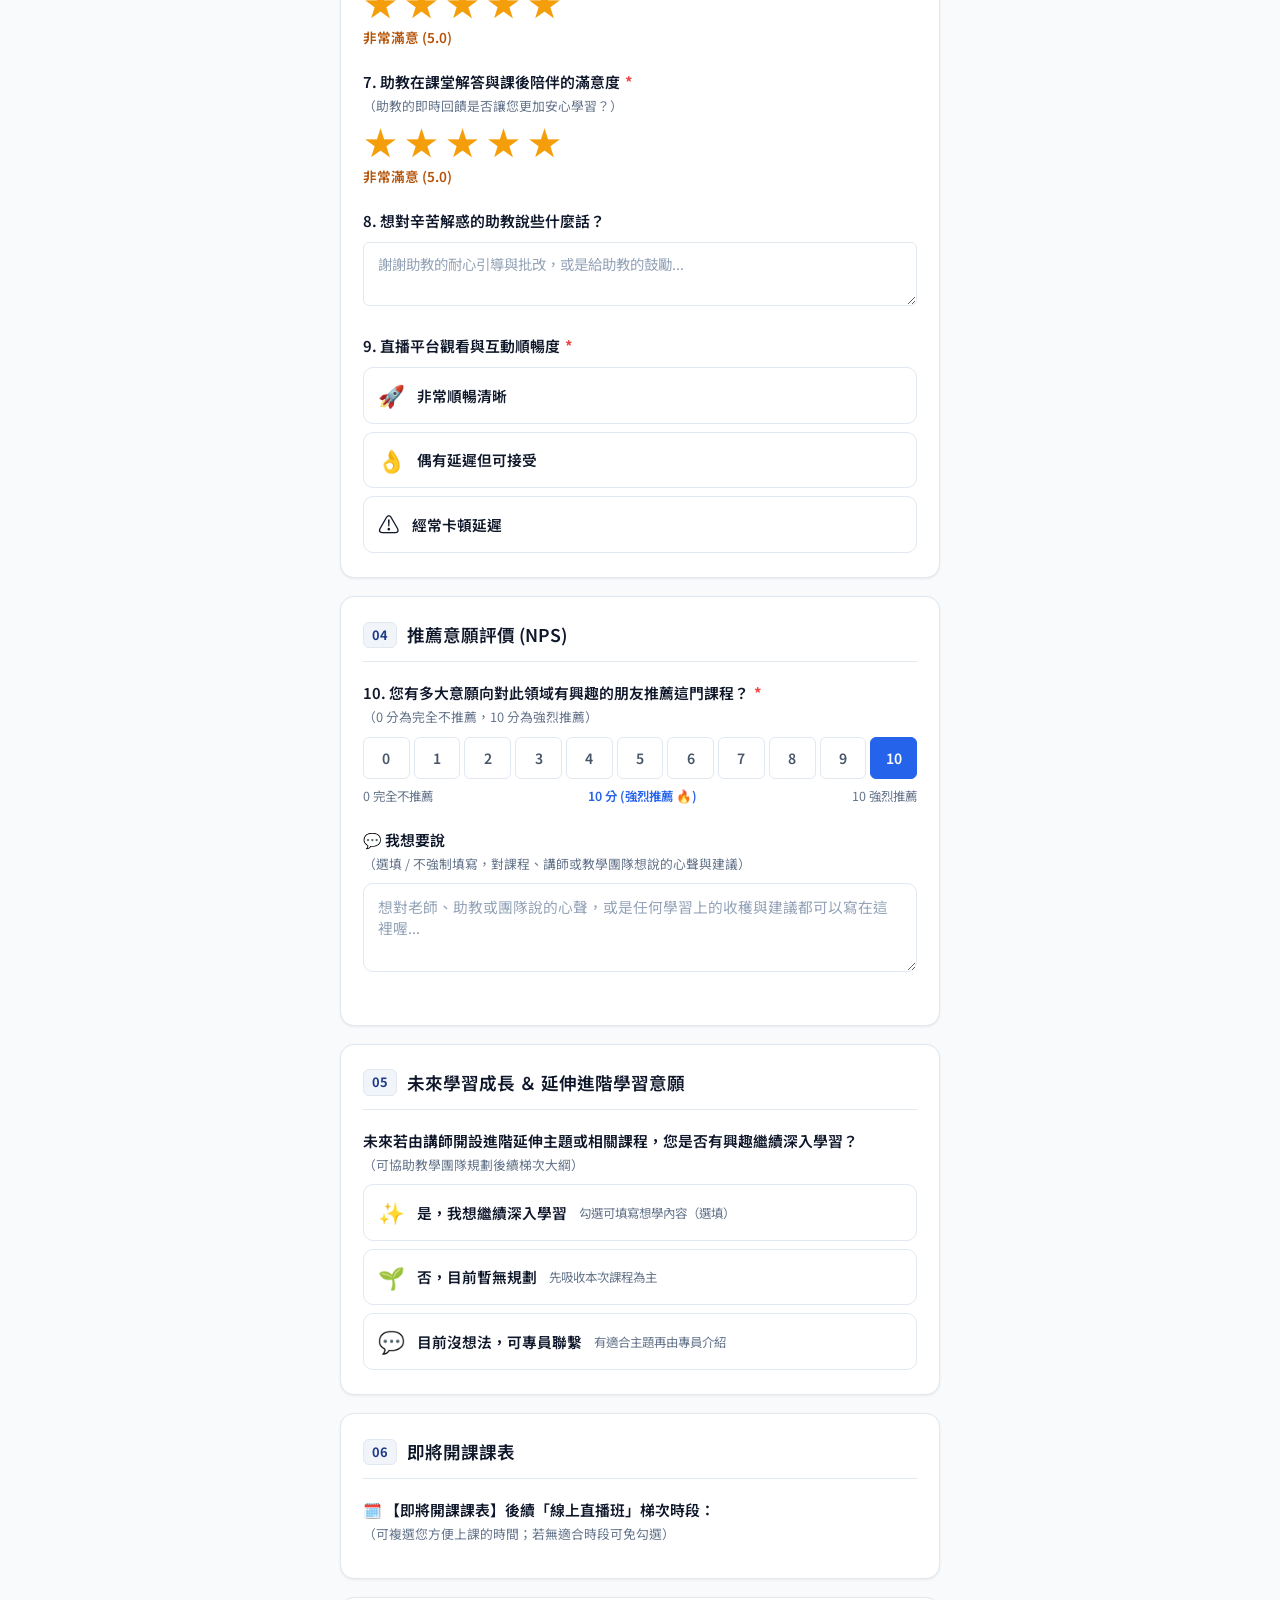
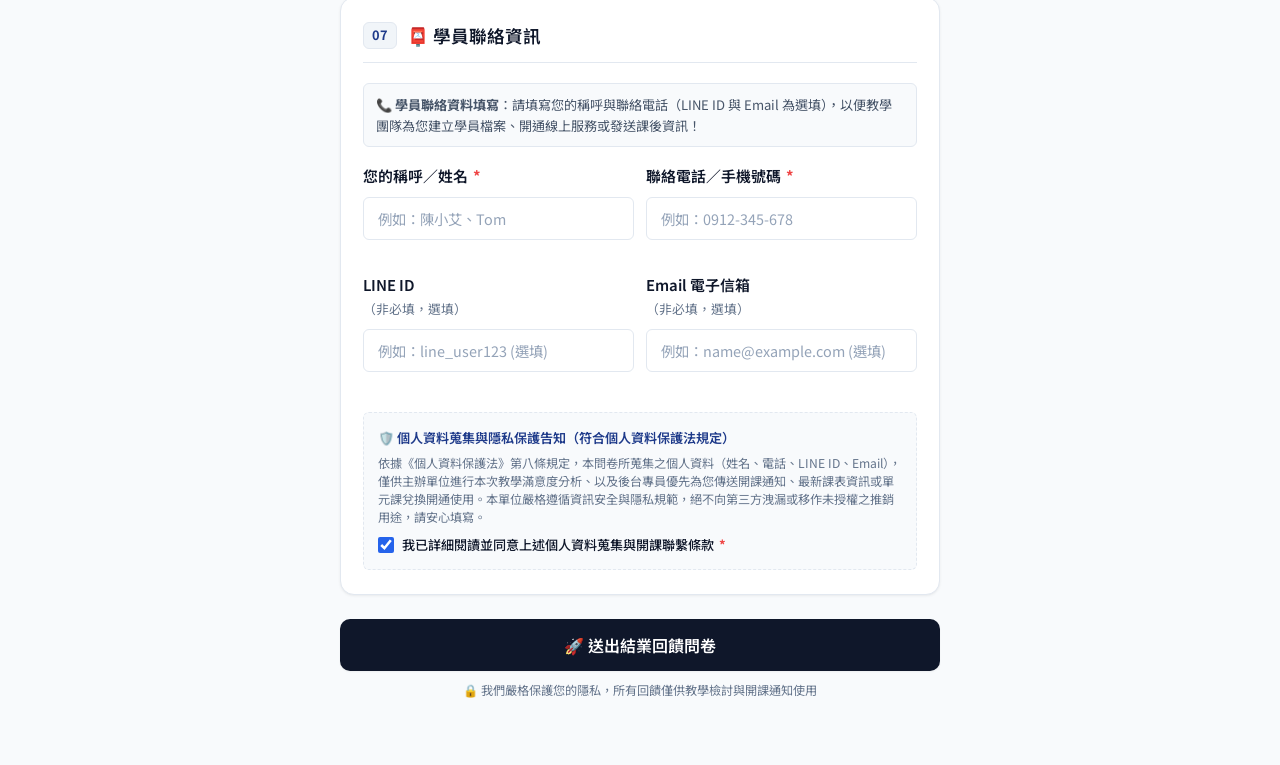
==== commit cd4783be: "style: update footer security note to emphasize privacy protection and course notification" ====
--- a/static/index.html
+++ b/static/index.html
@@ -460,7 +460,7 @@
         <button type="submit" id="submitBtn" class="primary-btn">
           <span id="submitBtnText">送出問卷 ＆ 申請線上單元課兌換 🎁</span>
         </button>
-        <p class="security-note" id="securityNoteText">🔒 我們嚴格保護您的個資，資訊僅用於教學檢討與本次單元課兌換聯繫</p>
+        <p class="security-note" id="securityNoteText">🔒 我們嚴格保護您的隱私，所有回饋僅供教學檢討與開課通知使用</p>
       </div>
     </form>
 
